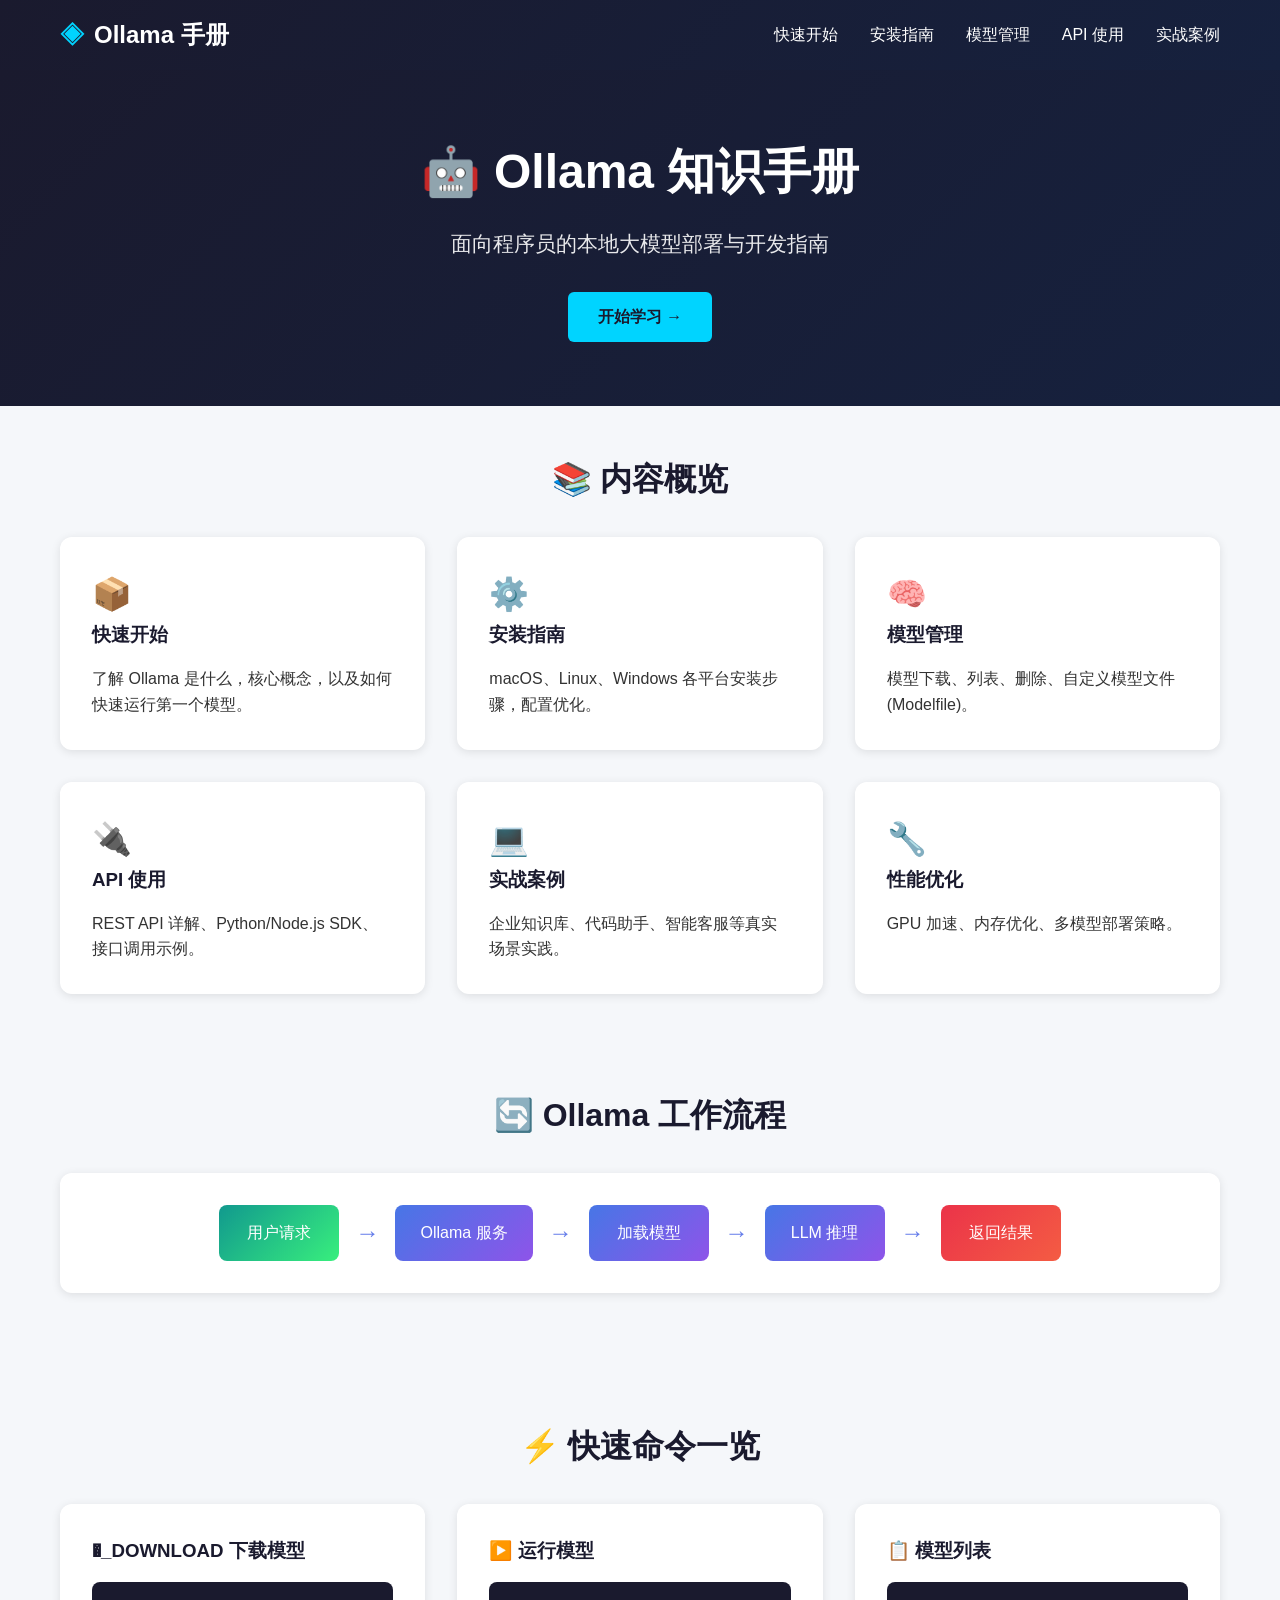
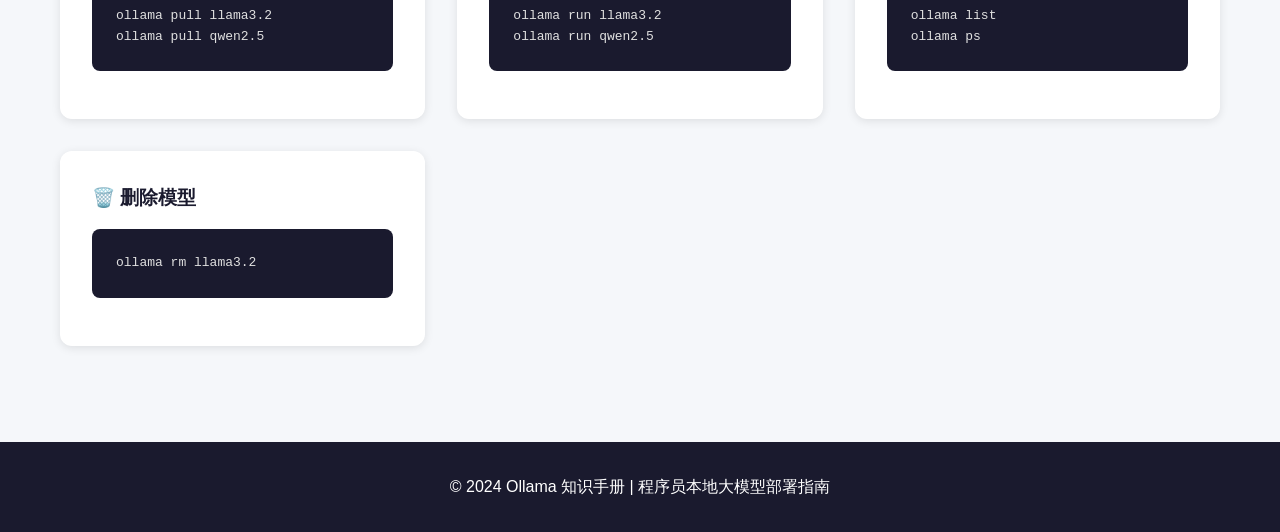
==== index.html @ 3351bbcd "feat: 添加多个页面及样式" ====
<!DOCTYPE html>
<html lang="zh-CN">
<head>
    <meta charset="UTF-8">
    <meta name="viewport" content="width=device-width, initial-scale=1.0">
    <title>Ollama 知识手册 - 程序员指南</title>
    <link rel="stylesheet" href="css/style.css">
</head>
<body>
    <header>
        <div class="container">
            <nav>
                <div class="logo"><span>◈</span> Ollama 手册</div>
                <ul class="nav-links">
                    <li><a href="#start">快速开始</a></li>
                    <li><a href="install.html">安装指南</a></li>
                    <li><a href="models.html">模型管理</a></li>
                    <li><a href="api.html">API 使用</a></li>
                    <li><a href="examples.html">实战案例</a></li>
                </ul>
            </nav>
        </div>
    </header>

    <section class="hero">
        <div class="container">
            <h1>🤖 Ollama 知识手册</h1>
            <p>面向程序员的本地大模型部署与开发指南</p>
            <a href="#start" class="btn">开始学习 →</a>
        </div>
    </section>

    <section id="start" class="section">
        <div class="container">
            <h2 class="section-title">📚 内容概览</h2>
            <div class="grid">
                <div class="card">
                    <div class="card-icon">📦</div>
                    <h3>快速开始</h3>
                    <p>了解 Ollama 是什么，核心概念，以及如何快速运行第一个模型。</p>
                </div>
                <div class="card">
                    <div class="card-icon">⚙️</div>
                    <h3>安装指南</h3>
                    <p>macOS、Linux、Windows 各平台安装步骤，配置优化。</p>
                </div>
                <div class="card">
                    <div class="card-icon">🧠</div>
                    <h3>模型管理</h3>
                    <p>模型下载、列表、删除、自定义模型文件 (Modelfile)。</p>
                </div>
                <div class="card">
                    <div class="card-icon">🔌</div>
                    <h3>API 使用</h3>
                    <p>REST API 详解、Python/Node.js SDK、接口调用示例。</p>
                </div>
                <div class="card">
                    <div class="card-icon">💻</div>
                    <h3>实战案例</h3>
                    <p>企业知识库、代码助手、智能客服等真实场景实践。</p>
                </div>
                <div class="card">
                    <div class="card-icon">🔧</div>
                    <h3>性能优化</h3>
                    <p>GPU 加速、内存优化、多模型部署策略。</p>
                </div>
            </div>
        </div>
    </section>

    <section class="section">
        <div class="container">
            <h2 class="section-title">🔄 Ollama 工作流程</h2>
            <div class="diagram">
                <div class="flowchart">
                    <div class="flow-node start">用户请求</div>
                    <span class="flow-arrow">→</span>
                    <div class="flow-node process">Ollama 服务</div>
                    <span class="flow-arrow">→</span>
                    <div class="flow-node process">加载模型</div>
                    <span class="flow-arrow">→</span>
                    <div class="flow-node process">LLM 推理</div>
                    <span class="flow-arrow">→</span>
                    <div class="flow-node end">返回结果</div>
                </div>
            </div>
        </div>
    </section>

    <section class="section">
        <div class="container">
            <h2 class="section-title">⚡ 快速命令一览</h2>
            <div class="grid">
                <div class="card">
                    <h3>�_DOWNLOAD 下载模型</h3>
                    <pre>ollama pull llama3.2
ollama pull qwen2.5</pre>
                </div>
                <div class="card">
                    <h3>▶️ 运行模型</h3>
                    <pre>ollama run llama3.2
ollama run qwen2.5</pre>
                </div>
                <div class="card">
                    <h3>📋 模型列表</h3>
                    <pre>ollama list
ollama ps</pre>
                </div>
                <div class="card">
                    <h3>🗑️ 删除模型</h3>
                    <pre>ollama rm llama3.2</pre>
                </div>
            </div>
        </div>
    </section>

    <footer>
        <div class="container">
            <p>© 2024 Ollama 知识手册 | 程序员本地大模型部署指南</p>
        </div>
    </footer>

    <script src="js/main.js"></script>
</body>
</html>
---- css/style.css ----
/* 全局样式 */
* { margin: 0; padding: 0; box-sizing: border-box; }
body { font-family: -apple-system, BlinkMacSystemFont, 'Segoe UI', Roboto, sans-serif; line-height: 1.6; color: #333; background: #f5f7fa; }
.container { max-width: 1200px; margin: 0 auto; padding: 0 20px; }

/* 导航 */
header { background: linear-gradient(135deg, #1a1a2e 0%, #16213e 100%); color: white; padding: 1rem 0; position: sticky; top: 0; z-index: 100; }
nav { display: flex; justify-content: space-between; align-items: center; }
.logo { font-size: 1.5rem; font-weight: bold; display: flex; align-items: center; gap: 10px; }
.logo span { color: #00d4ff; }
.nav-links { display: flex; gap: 2rem; list-style: none; }
.nav-links a { color: white; text-decoration: none; transition: color 0.3s; }
.nav-links a:hover { color: #00d4ff; }

/* 英雄区 */
.hero { background: linear-gradient(135deg, #1a1a2e 0%, #16213e 100%); color: white; padding: 4rem 0; text-align: center; }
.hero h1 { font-size: 3rem; margin-bottom: 1rem; }
.hero p { font-size: 1.3rem; opacity: 0.9; margin-bottom: 2rem; }
.btn { display: inline-block; padding: 12px 30px; background: #00d4ff; color: #1a1a2e; text-decoration: none; border-radius: 6px; font-weight: bold; transition: transform 0.3s, box-shadow 0.3s; }
.btn:hover { transform: translateY(-2px); box-shadow: 0 5px 20px rgba(0,212,255,0.4); }

/* 内容卡片 */
.section { padding: 3rem 0; }
.section-title { text-align: center; font-size: 2rem; margin-bottom: 2rem; color: #1a1a2e; }
.grid { display: grid; grid-template-columns: repeat(auto-fit, minmax(300px, 1fr)); gap: 2rem; }
.card { background: white; padding: 2rem; border-radius: 12px; box-shadow: 0 2px 10px rgba(0,0,0,0.1); transition: transform 0.3s; }
.card:hover { transform: translateY(-5px); }
.card h3 { color: #1a1a2e; margin-bottom: 1rem; display: flex; align-items: center; gap: 10px; }
.card-icon { font-size: 2rem; }

/* 流程图样式 */
.diagram { background: white; padding: 2rem; border-radius: 12px; margin: 2rem 0; box-shadow: 0 2px 10px rgba(0,0,0,0.1); overflow-x: auto; }
.diagram-title { font-size: 1.3rem; margin-bottom: 1.5rem; color: #1a1a2e; text-align: center; }
.flowchart { display: flex; flex-wrap: wrap; justify-content: center; align-items: center; gap: 1rem; }
.flow-node { background: linear-gradient(135deg, #667eea 0%, #764ba2 100%); color: white; padding: 15px 25px; border-radius: 8px; font-weight: 500; min-width: 120px; text-align: center; }
.flow-arrow { color: #667eea; font-size: 1.5rem; font-weight: bold; }
.flow-node.start { background: linear-gradient(135deg, #11998e 0%, #38ef7d 100%); }
.flow-node.end { background: linear-gradient(135deg, #eb3349 0%, #f45c43 100%); }
.flow-node.process { background: linear-gradient(135deg, #4776E6 0%, #8E54E9 100%); }
.flow-node.decision { background: linear-gradient(135deg, #f093fb 0%, #f5576c 100%); }

/* 时序图 */
.sequence-diagram { display: flex; flex-direction: column; gap: 10px; }
.sequence-row { display: flex; align-items: center; gap: 10px; }
.sequence-label { min-width: 100px; padding: 8px 15px; background: #f0f0f0; border-radius: 5px; font-size: 0.9rem; font-weight: 500; text-align: center; }
.sequence-line { flex: 1; height: 2px; background: #ddd; position: relative; }
.sequence-dot { position: absolute; width: 12px; height: 12px; border-radius: 50%; top: -5px; }
.sequence-msg { padding: 5px 10px; background: #e3f2fd; border-radius: 5px; font-size: 0.85rem; margin-left: 10px; }

/* 代码块 */
pre { background: #1a1a2e; color: #e0e0e0; padding: 1.5rem; border-radius: 8px; overflow-x: auto; margin: 1rem 0; }
code { font-family: 'Fira Code', monospace; }
.inline-code { background: #f0f0f0; padding: 2px 8px; border-radius: 4px; font-family: monospace; }

/* 标签页 */
.tabs { display: flex; gap: 5px; margin-bottom: 1rem; }
.tab { padding: 10px 20px; background: #e0e0e0; border: none; border-radius: 5px 5px 0 0; cursor: pointer; transition: background 0.3s; }
.tab.active { background: #1a1a2e; color: white; }
.tab-content { display: none; }
.tab-content.active { display: block; }

/* 表格 */
table { width: 100%; border-collapse: collapse; background: white; border-radius: 8px; overflow: hidden; box-shadow: 0 2px 10px rgba(0,0,0,0.1); }
th, td { padding: 15px; text-align: left; border-bottom: 1px solid #eee; }
th { background: #1a1a2e; color: white; }
tr:hover { background: #f9f9f9; }

/* 页脚 */
footer { background: #1a1a2e; color: white; padding: 2rem 0; text-align: center; margin-top: 3rem; }

/* 响应式 */
@media (max-width: 768px) {
    .nav-links { display: none; }
    .hero h1 { font-size: 2rem; }
    .grid { grid-template-columns: 1fr; }
}

/* 动画 */
@keyframes fadeIn { from { opacity: 0; transform: translateY(20px); } to { opacity: 1; transform: translateY(0); } }
.animate { animation: fadeIn 0.6s ease forwards; }
.animate-delay-1 { animation-delay: 0.1s; }
.animate-delay-2 { animation-delay: 0.2s; }
.animate-delay-3 { animation-delay: 0.3s; }
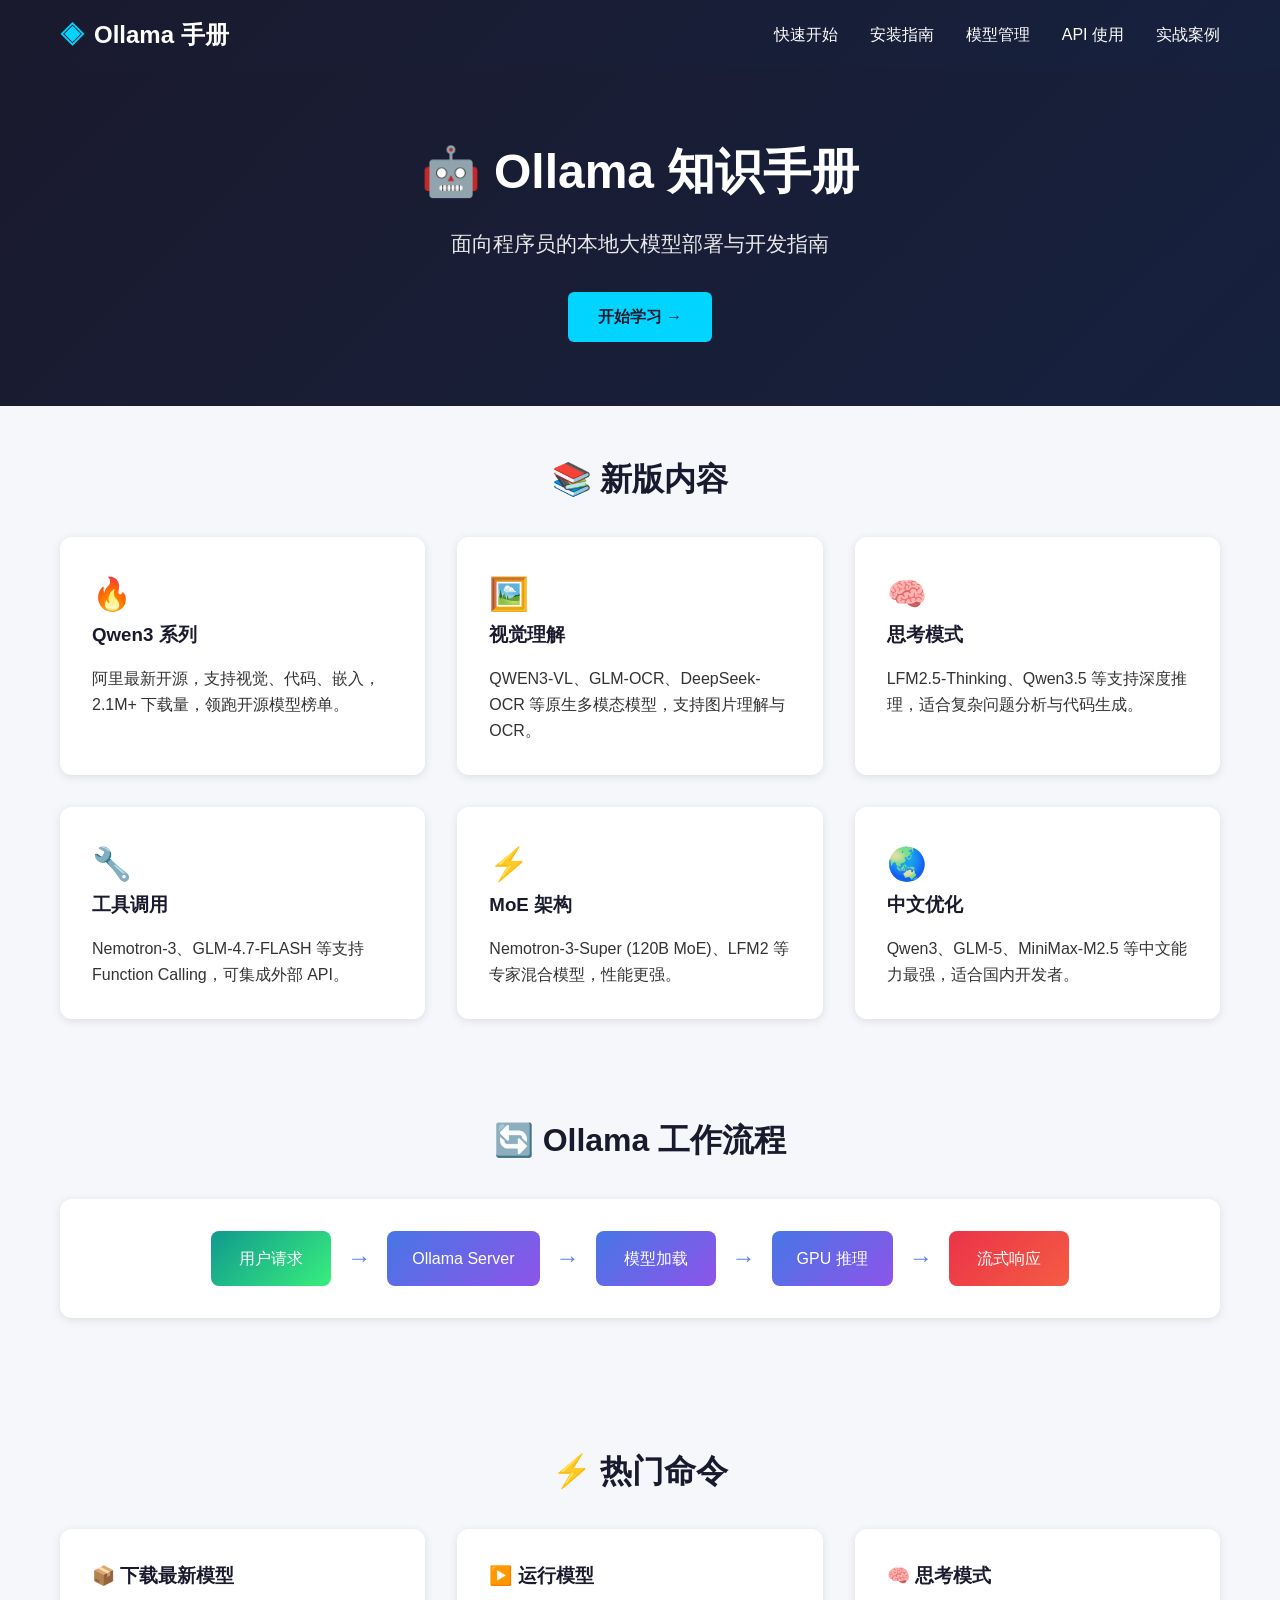
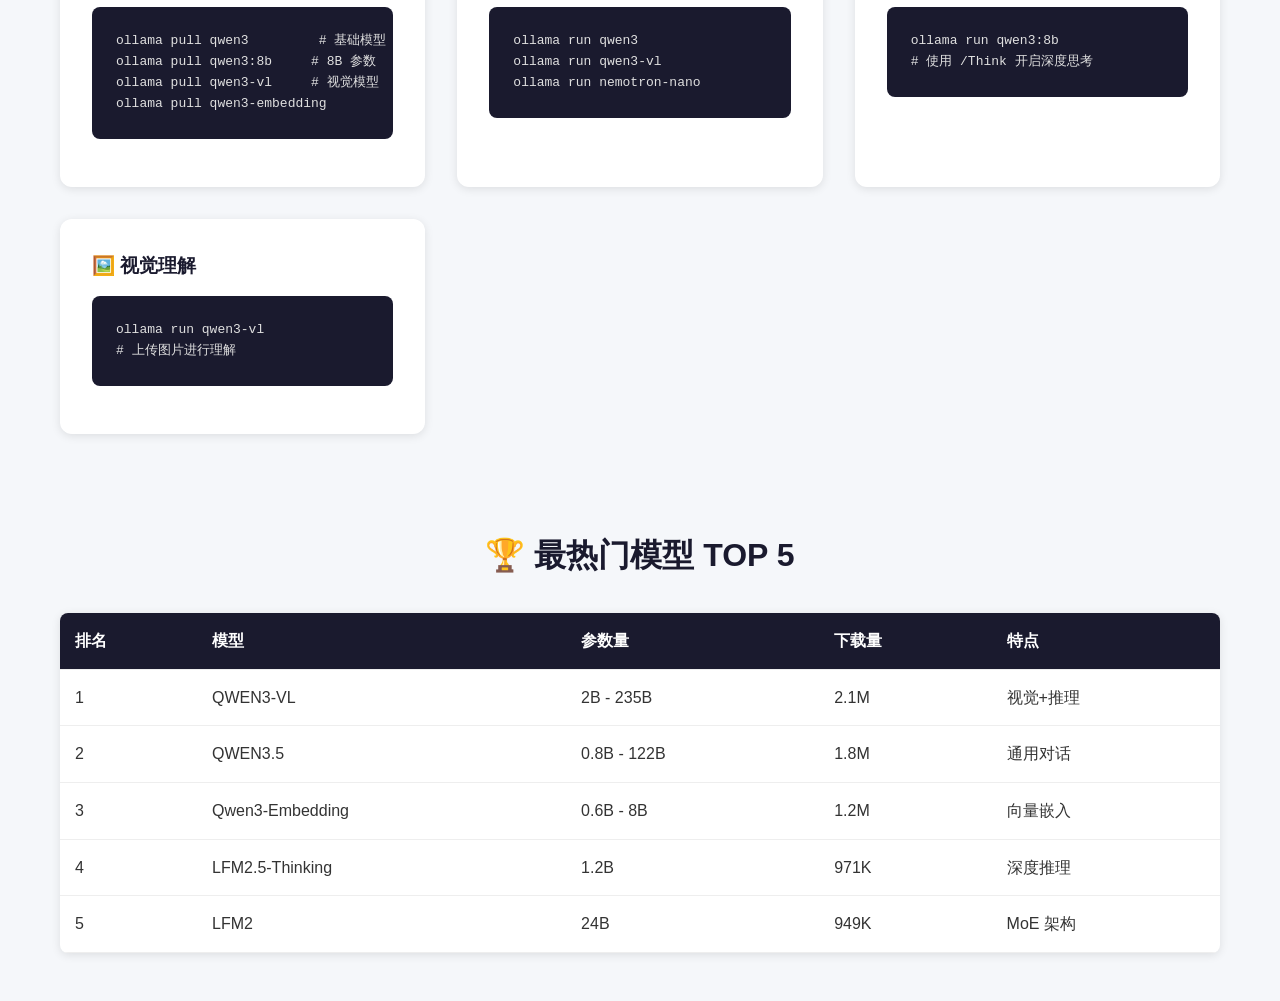
==== commit 5b1f67e0: "fix: 更新 API 文档并优化结构" ====
--- a/index.html
+++ b/index.html
@@ -32,37 +32,37 @@
 
     <section id="start" class="section">
         <div class="container">
-            <h2 class="section-title">📚 内容概览</h2>
+            <h2 class="section-title">📚 新版内容</h2>
             <div class="grid">
                 <div class="card">
-                    <div class="card-icon">📦</div>
-                    <h3>快速开始</h3>
-                    <p>了解 Ollama 是什么，核心概念，以及如何快速运行第一个模型。</p>
+                    <div class="card-icon">🔥</div>
+                    <h3>Qwen3 系列</h3>
+                    <p>阿里最新开源，支持视觉、代码、嵌入，2.1M+ 下载量，领跑开源模型榜单。</p>
                 </div>
                 <div class="card">
-                    <div class="card-icon">⚙️</div>
-                    <h3>安装指南</h3>
-                    <p>macOS、Linux、Windows 各平台安装步骤，配置优化。</p>
+                    <div class="card-icon">🖼️</div>
+                    <h3>视觉理解</h3>
+                    <p>QWEN3-VL、GLM-OCR、DeepSeek-OCR 等原生多模态模型，支持图片理解与 OCR。</p>
                 </div>
                 <div class="card">
                     <div class="card-icon">🧠</div>
-                    <h3>模型管理</h3>
-                    <p>模型下载、列表、删除、自定义模型文件 (Modelfile)。</p>
-                </div>
-                <div class="card">
-                    <div class="card-icon">🔌</div>
-                    <h3>API 使用</h3>
-                    <p>REST API 详解、Python/Node.js SDK、接口调用示例。</p>
-                </div>
-                <div class="card">
-                    <div class="card-icon">💻</div>
-                    <h3>实战案例</h3>
-                    <p>企业知识库、代码助手、智能客服等真实场景实践。</p>
+                    <h3>思考模式</h3>
+                    <p>LFM2.5-Thinking、Qwen3.5 等支持深度推理，适合复杂问题分析与代码生成。</p>
                 </div>
                 <div class="card">
                     <div class="card-icon">🔧</div>
-                    <h3>性能优化</h3>
-                    <p>GPU 加速、内存优化、多模型部署策略。</p>
+                    <h3>工具调用</h3>
+                    <p>Nemotron-3、GLM-4.7-FLASH 等支持 Function Calling，可集成外部 API。</p>
+                </div>
+                <div class="card">
+                    <div class="card-icon">⚡</div>
+                    <h3>MoE 架构</h3>
+                    <p>Nemotron-3-Super (120B MoE)、LFM2 等专家混合模型，性能更强。</p>
+                </div>
+                <div class="card">
+                    <div class="card-icon">🌏</div>
+                    <h3>中文优化</h3>
+                    <p>Qwen3、GLM-5、MiniMax-M2.5 等中文能力最强，适合国内开发者。</p>
                 </div>
             </div>
         </div>
@@ -75,13 +75,13 @@
                 <div class="flowchart">
                     <div class="flow-node start">用户请求</div>
                     <span class="flow-arrow">→</span>
-                    <div class="flow-node process">Ollama 服务</div>
+                    <div class="flow-node process">Ollama Server</div>
                     <span class="flow-arrow">→</span>
-                    <div class="flow-node process">加载模型</div>
+                    <div class="flow-node process">模型加载</div>
                     <span class="flow-arrow">→</span>
-                    <div class="flow-node process">LLM 推理</div>
+                    <div class="flow-node process">GPU 推理</div>
                     <span class="flow-arrow">→</span>
-                    <div class="flow-node end">返回结果</div>
+                    <div class="flow-node end">流式响应</div>
                 </div>
             </div>
         </div>
@@ -89,36 +89,84 @@
 
     <section class="section">
         <div class="container">
-            <h2 class="section-title">⚡ 快速命令一览</h2>
+            <h2 class="section-title">⚡ 热门命令</h2>
             <div class="grid">
                 <div class="card">
-                    <h3>�_DOWNLOAD 下载模型</h3>
-                    <pre>ollama pull llama3.2
-ollama pull qwen2.5</pre>
+                    <h3>📦 下载最新模型</h3>
+                    <pre>ollama pull qwen3         # 基础模型
+ollama pull qwen3:8b     # 8B 参数
+ollama pull qwen3-vl     # 视觉模型
+ollama pull qwen3-embedding</pre>
                 </div>
                 <div class="card">
                     <h3>▶️ 运行模型</h3>
-                    <pre>ollama run llama3.2
-ollama run qwen2.5</pre>
+                    <pre>ollama run qwen3
+ollama run qwen3-vl
+ollama run nemotron-nano</pre>
                 </div>
                 <div class="card">
-                    <h3>📋 模型列表</h3>
-                    <pre>ollama list
-ollama ps</pre>
+                    <h3>🧠 思考模式</h3>
+                    <pre>ollama run qwen3:8b
+# 使用 /Think 开启深度思考</pre>
                 </div>
                 <div class="card">
-                    <h3>🗑️ 删除模型</h3>
-                    <pre>ollama rm llama3.2</pre>
+                    <h3>🖼️ 视觉理解</h3>
+                    <pre>ollama run qwen3-vl
+# 上传图片进行理解</pre>
                 </div>
             </div>
         </div>
     </section>
 
-    <footer>
+    <section class="section">
         <div class="container">
-            <p>© 2024 Ollama 知识手册 | 程序员本地大模型部署指南</p>
+            <h2 class="section-title">🏆 最热门模型 TOP 5</h2>
+            <table>
+                <tr>
+                    <th>排名</th>
+                    <th>模型</th>
+                    <th>参数量</th>
+                    <th>下载量</th>
+                    <th>特点</th>
+                </tr>
+                <tr>
+                    <td>1</td>
+                    <td>QWEN3-VL</td>
+                    <td>2B - 235B</td>
+                    <td>2.1M</td>
+                    <td>视觉+推理</td>
+                </tr>
+                <tr>
+                    <td>2</td>
+                    <td>QWEN3.5</td>
+                    <td>0.8B - 122B</td>
+                    <td>1.8M</td>
+                    <td>通用对话</td>
+                </tr>
+                <tr>
+                    <td>3</td>
+                    <td>Qwen3-Embedding</td>
+                    <td>0.6B - 8B</td>
+                    <td>1.2M</td>
+                    <td>向量嵌入</td>
+                </tr>
+                <tr>
+                    <td>4</td>
+                    <td>LFM2.5-Thinking</td>
+                    <td>1.2B</td>
+                    <td>971K</td>
+                    <td>深度推理</td>
+                </tr>
+                <tr>
+                    <td>5</td>
+                    <td>LFM2</td>
+                    <td>24B</td>
+                    <td>949K</td>
+                    <td>MoE 架构</td>
+                </tr>
+            </table>
         </div>
-    </footer>
+    </section>
 
     <script src="js/main.js"></script>
 </body>
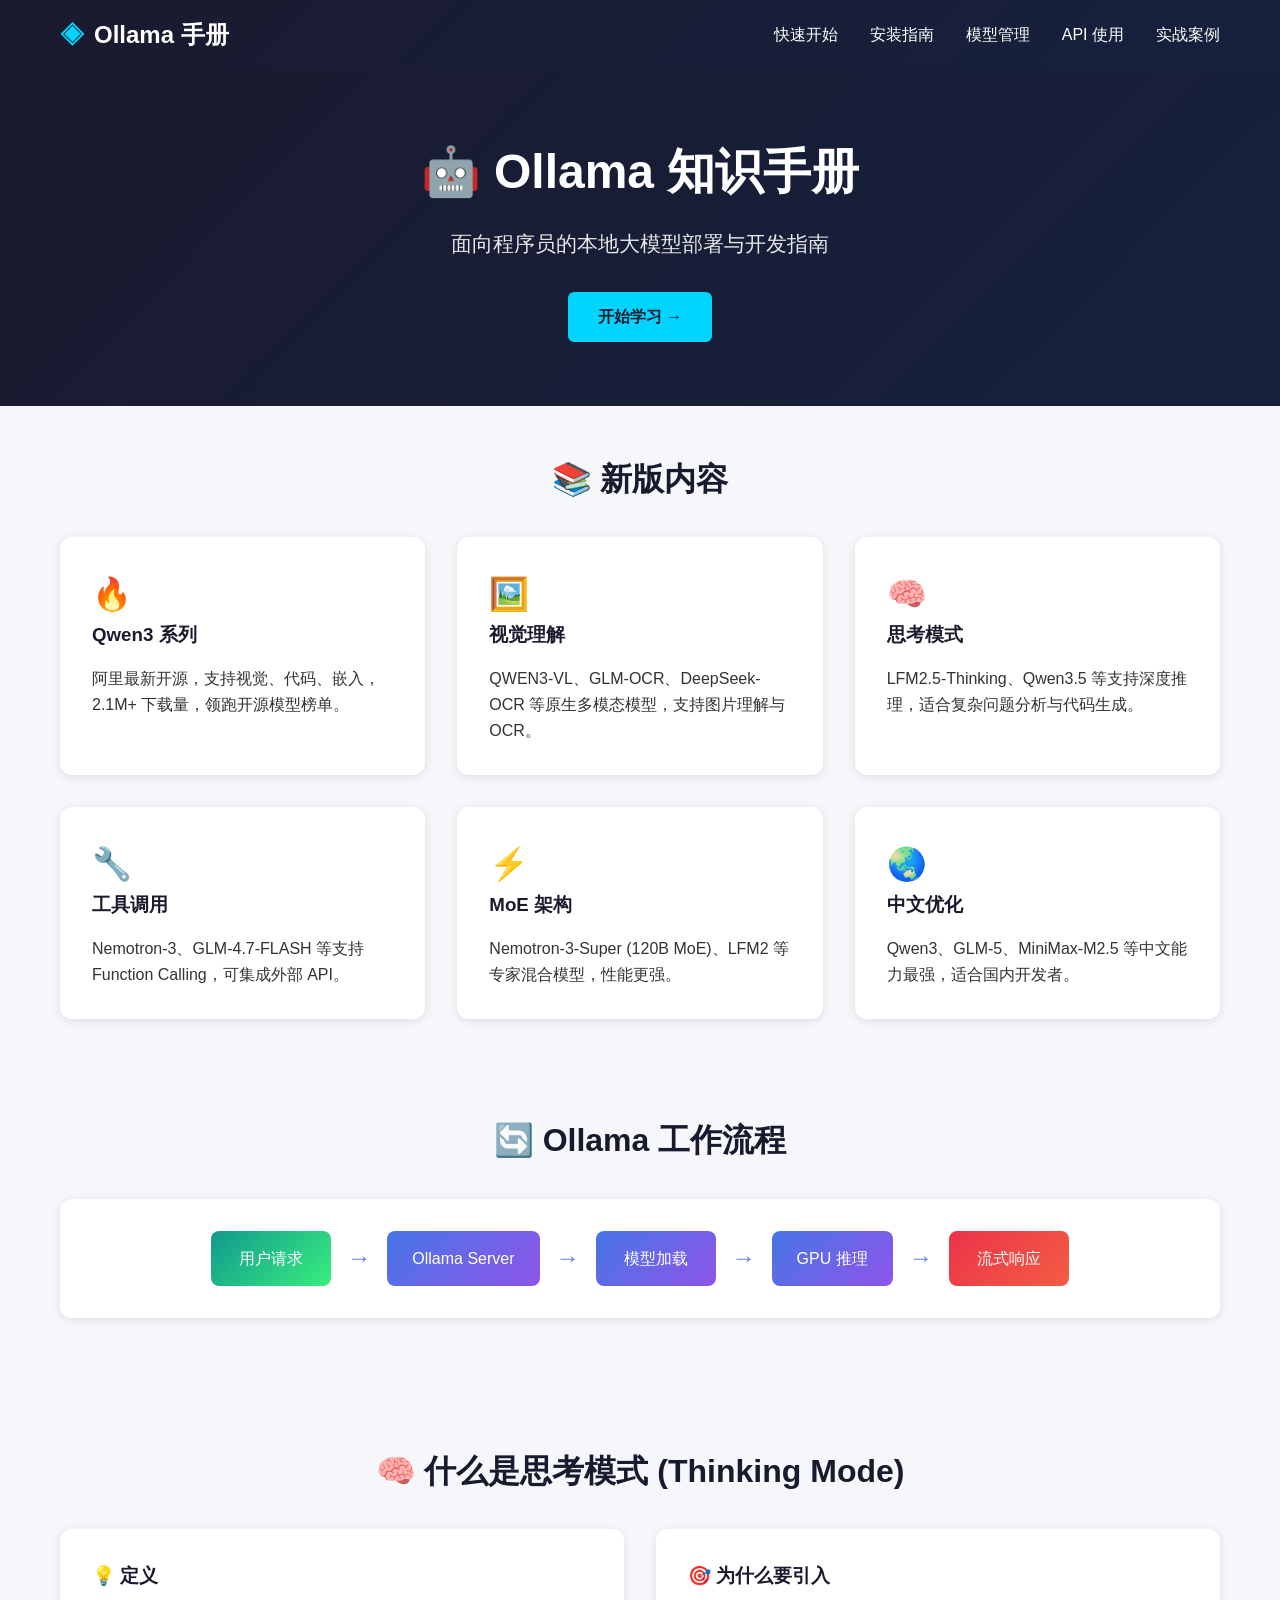
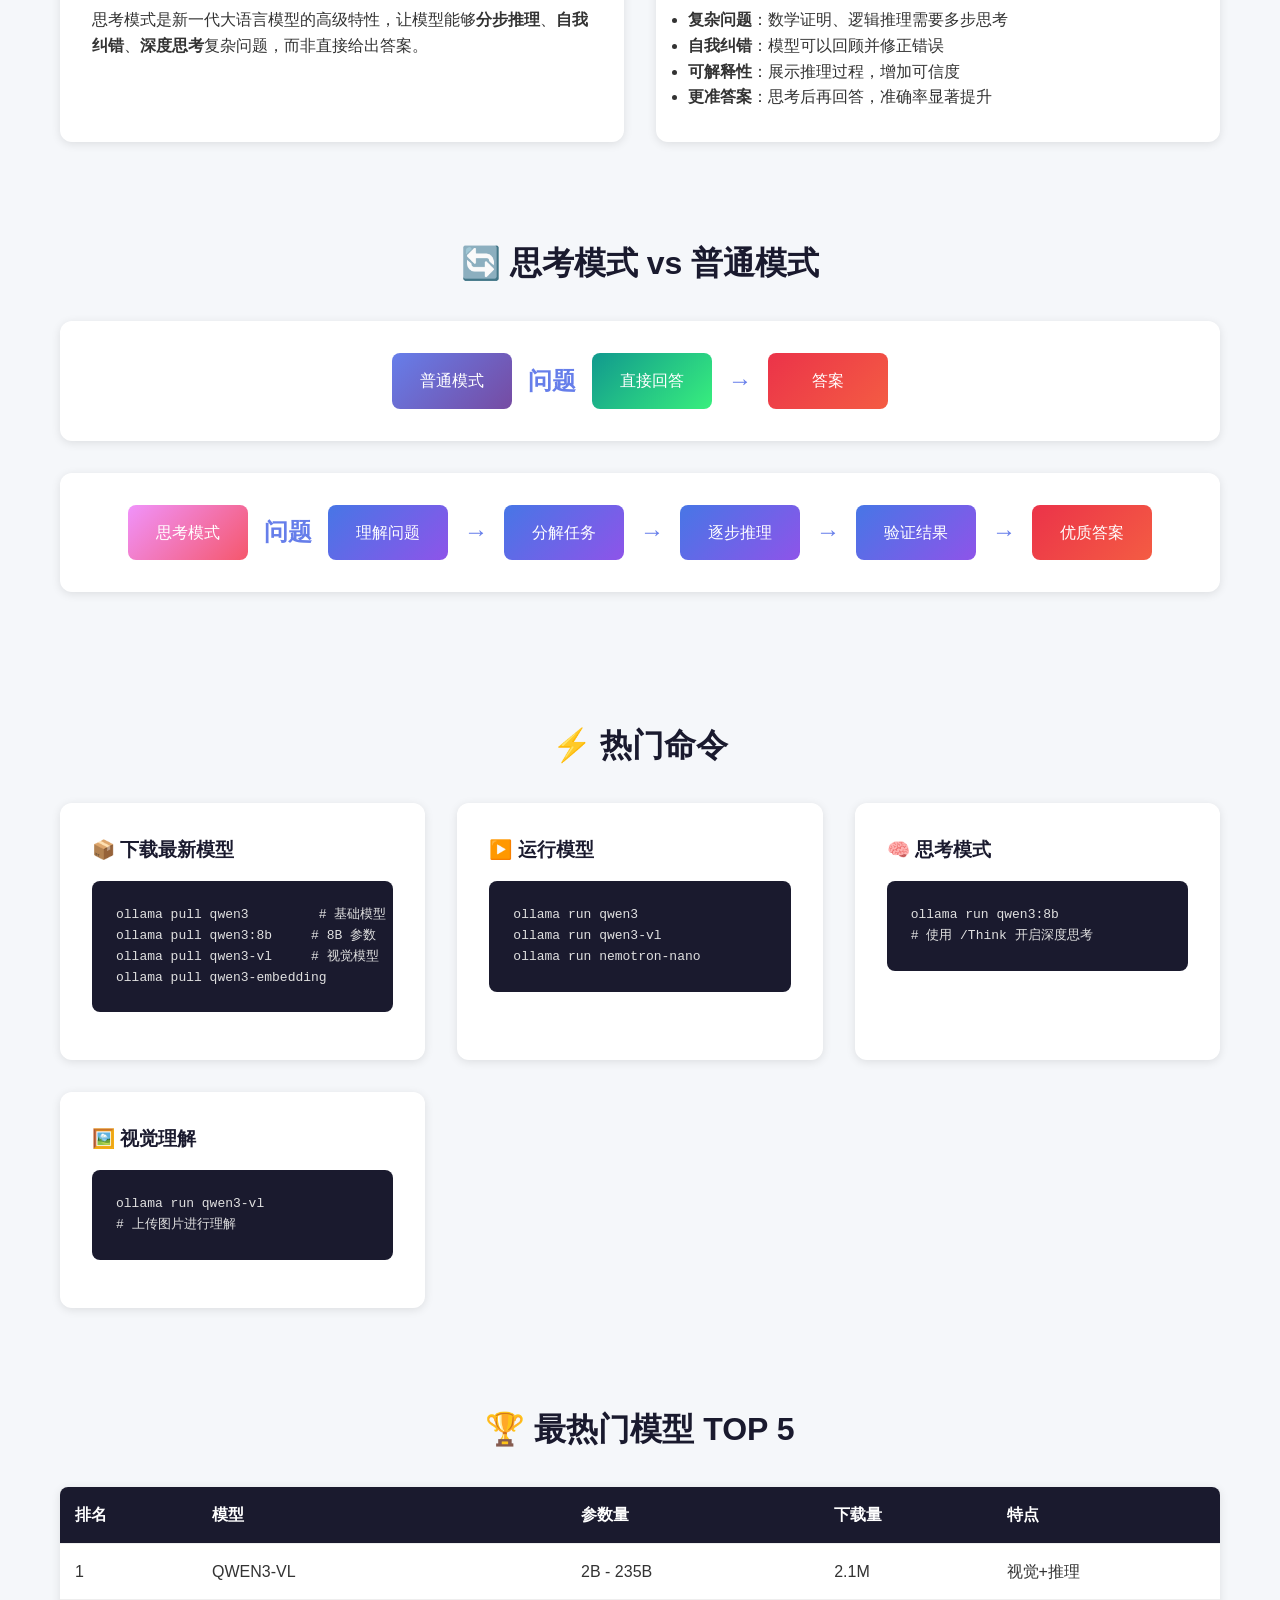
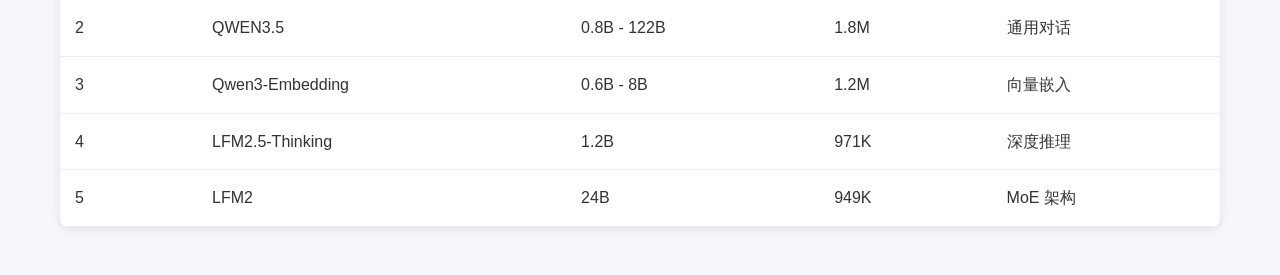
==== commit 5a05dd78: "feat: 添加快速开始页面" ====
--- a/index.html
+++ b/index.html
@@ -89,6 +89,57 @@
 
     <section class="section">
         <div class="container">
+            <h2 class="section-title">🧠 什么是思考模式 (Thinking Mode)</h2>
+            <div class="grid">
+                <div class="card">
+                    <h3>💡 定义</h3>
+                    <p>思考模式是新一代大语言模型的高级特性，让模型能够<strong>分步推理</strong>、<strong>自我纠错</strong>、<strong>深度思考</strong>复杂问题，而非直接给出答案。</p>
+                </div>
+                <div class="card">
+                    <h3>🎯 为什么要引入</h3>
+                    <ul>
+                        <li><strong>复杂问题</strong>：数学证明、逻辑推理需要多步思考</li>
+                        <li><strong>自我纠错</strong>：模型可以回顾并修正错误</li>
+                        <li><strong>可解释性</strong>：展示推理过程，增加可信度</li>
+                        <li><strong>更准答案</strong>：思考后再回答，准确率显著提升</li>
+                    </ul>
+                </div>
+            </div>
+        </div>
+    </section>
+
+    <section class="section">
+        <div class="container">
+            <h2 class="section-title">🔄 思考模式 vs 普通模式</h2>
+            <div class="diagram">
+                <div class="flowchart">
+                    <div class="flow-node" style="background: linear-gradient(135deg, #667eea 0%, #764ba2 100%);">普通模式</div>
+                    <span class="flow-arrow">问题</span>
+                    <div class="flow-node" style="background: linear-gradient(135deg, #11998e 0%, #38ef7d 100%);">直接回答</div>
+                    <span class="flow-arrow">→</span>
+                    <div class="flow-node end">答案</div>
+                </div>
+            </div>
+            <div class="diagram" style="margin-top: 1rem;">
+                <div class="flowchart">
+                    <div class="flow-node" style="background: linear-gradient(135deg, #f093fb 0%, #f5576c 100%);">思考模式</div>
+                    <span class="flow-arrow">问题</span>
+                    <div class="flow-node" style="background: linear-gradient(135deg, #4776E6 0%, #8E54E9 100%);">理解问题</div>
+                    <span class="flow-arrow">→</span>
+                    <div class="flow-node" style="background: linear-gradient(135deg, #4776E6 0%, #8E54E9 100%);">分解任务</div>
+                    <span class="flow-arrow">→</span>
+                    <div class="flow-node" style="background: linear-gradient(135deg, #4776E6 0%, #8E54E9 100%);">逐步推理</div>
+                    <span class="flow-arrow">→</span>
+                    <div class="flow-node" style="background: linear-gradient(135deg, #4776E6 0%, #8E54E9 100%);">验证结果</div>
+                    <span class="flow-arrow">→</span>
+                    <div class="flow-node end">优质答案</div>
+                </div>
+            </div>
+        </div>
+    </section>
+
+    <section class="section">
+        <div class="container">
             <h2 class="section-title">⚡ 热门命令</h2>
             <div class="grid">
                 <div class="card">
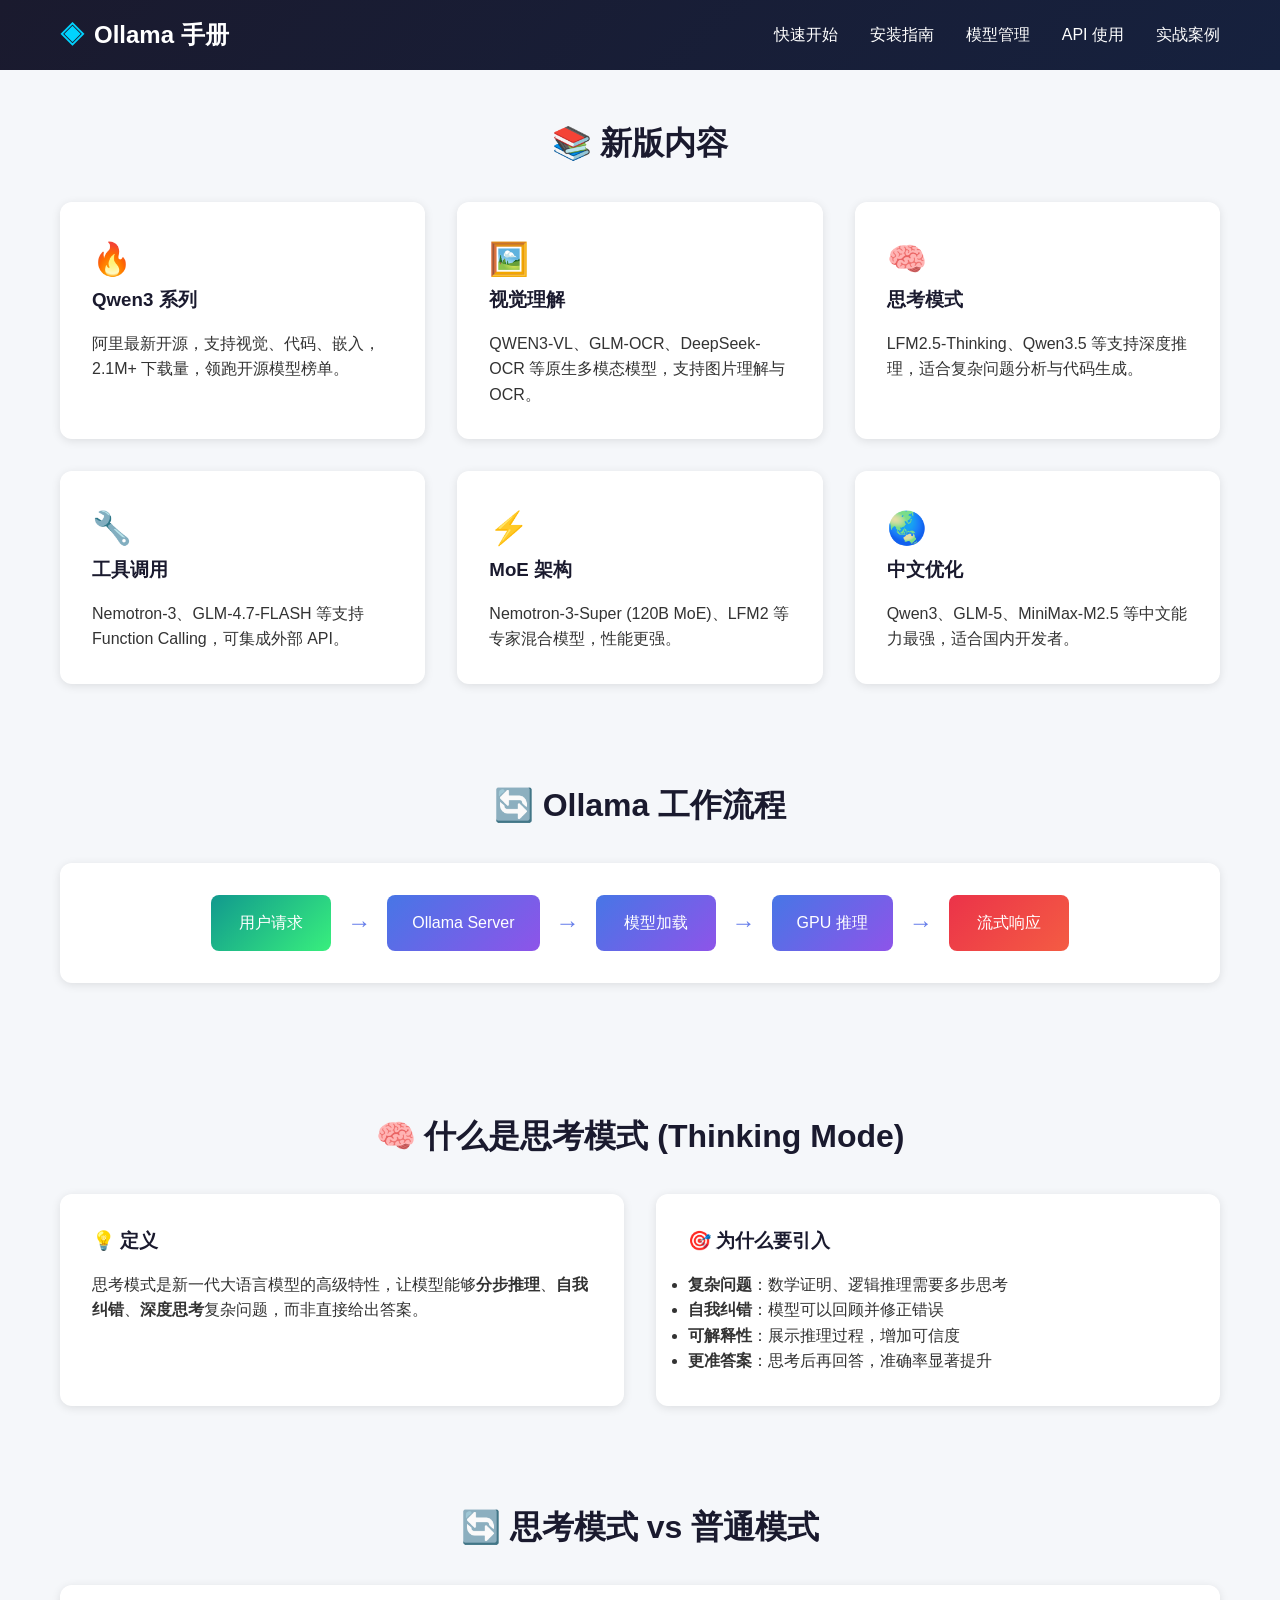
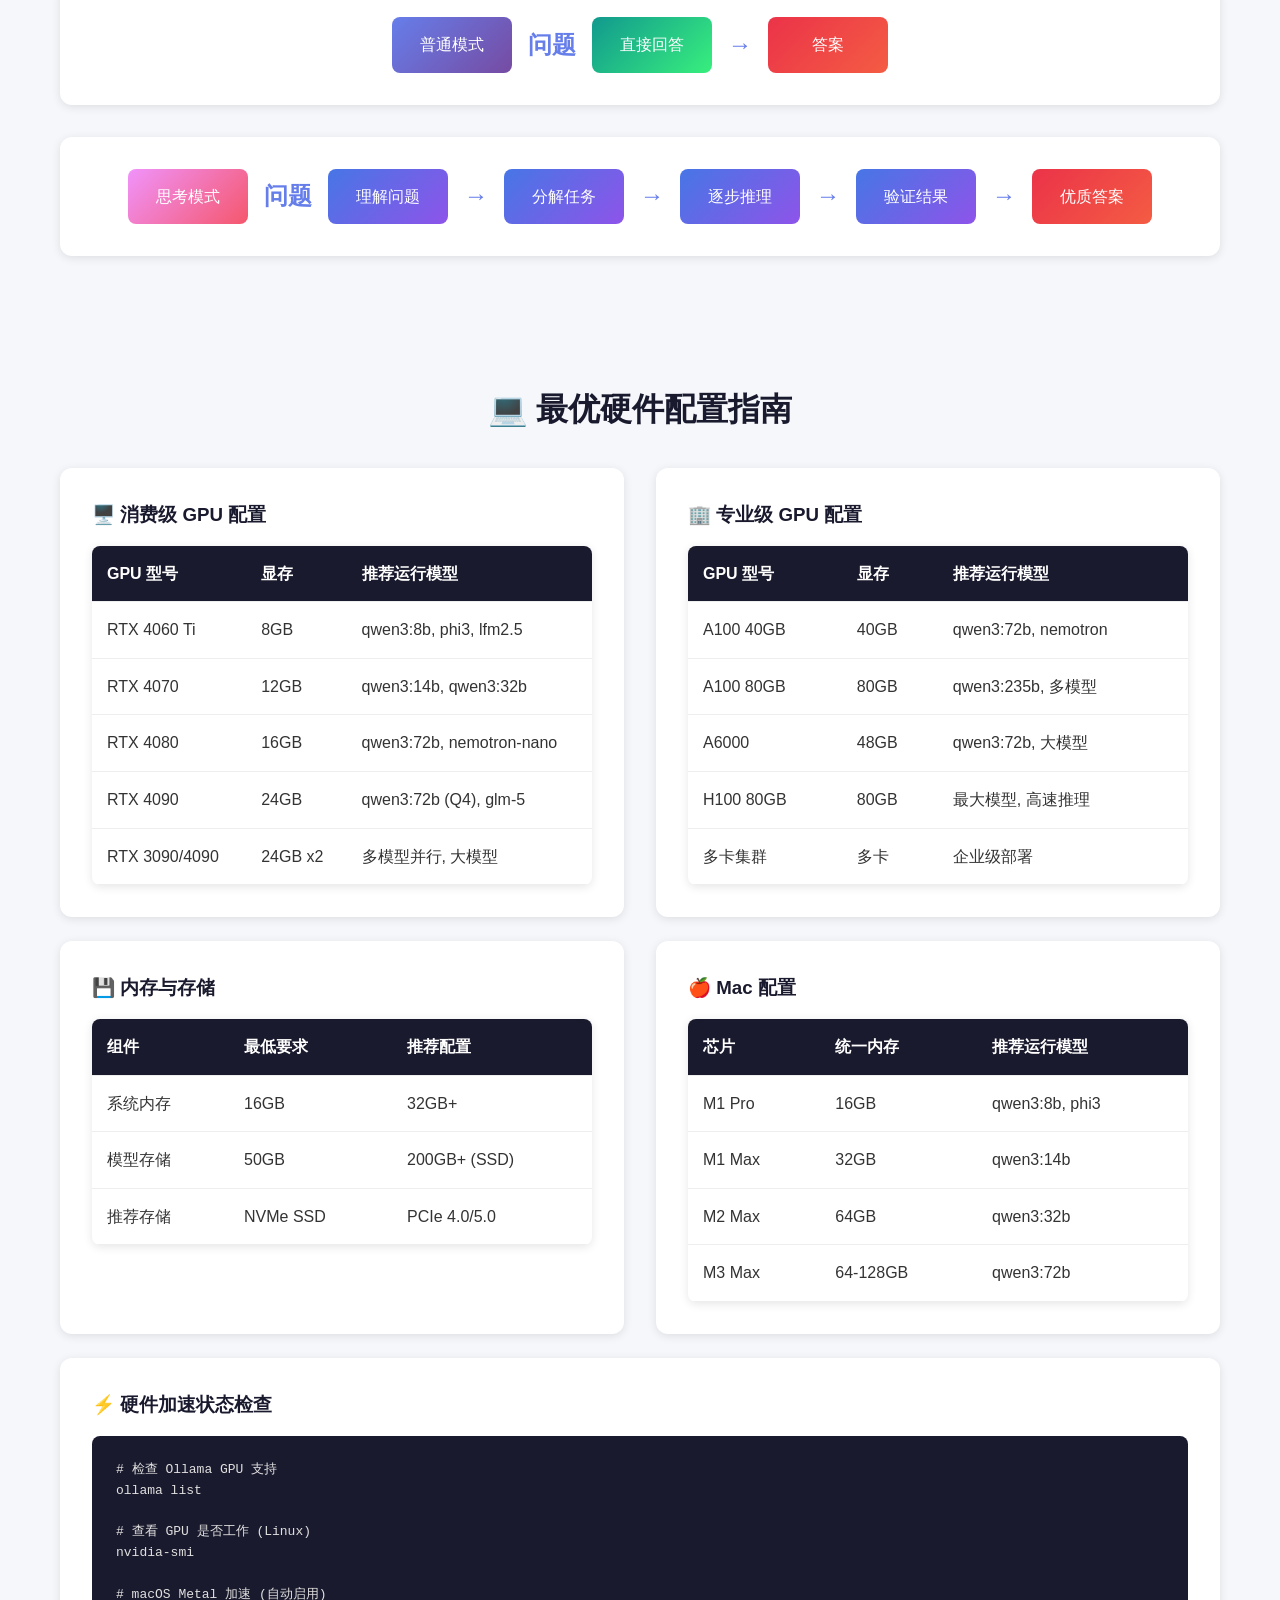
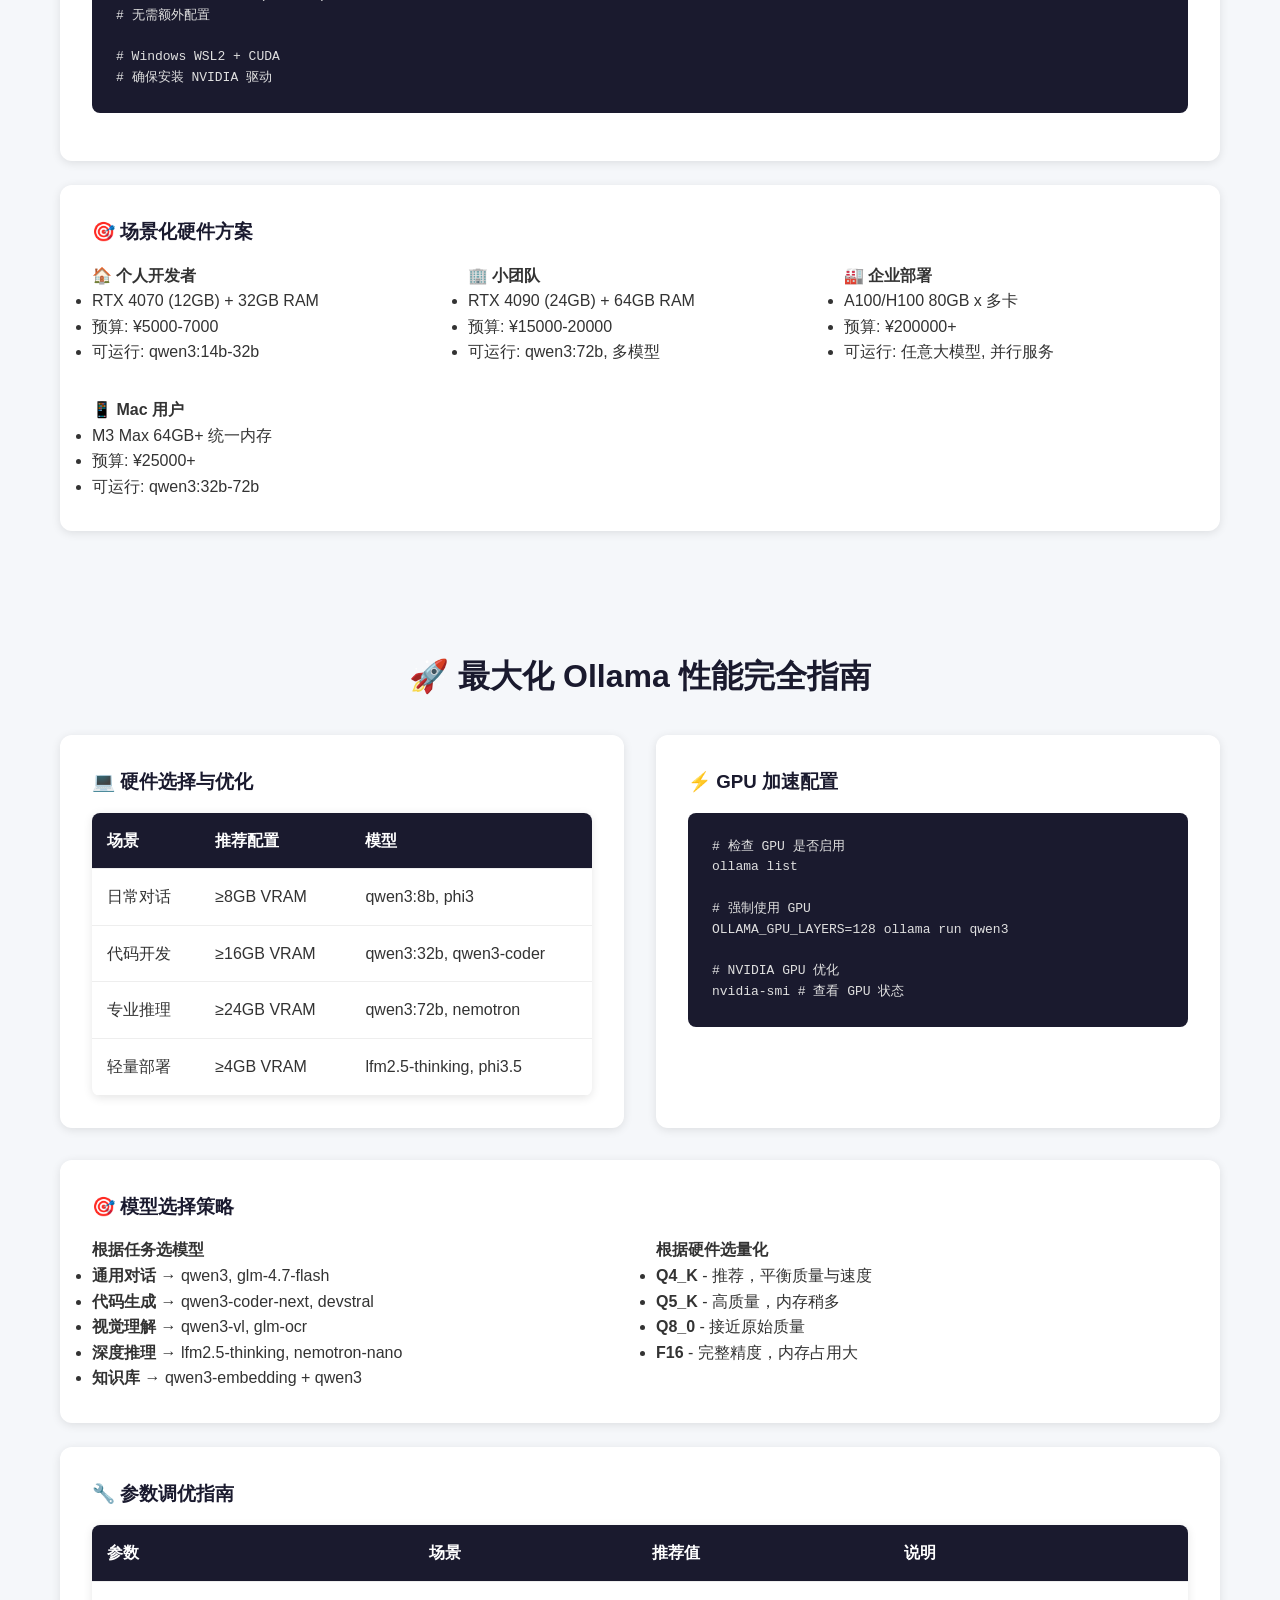
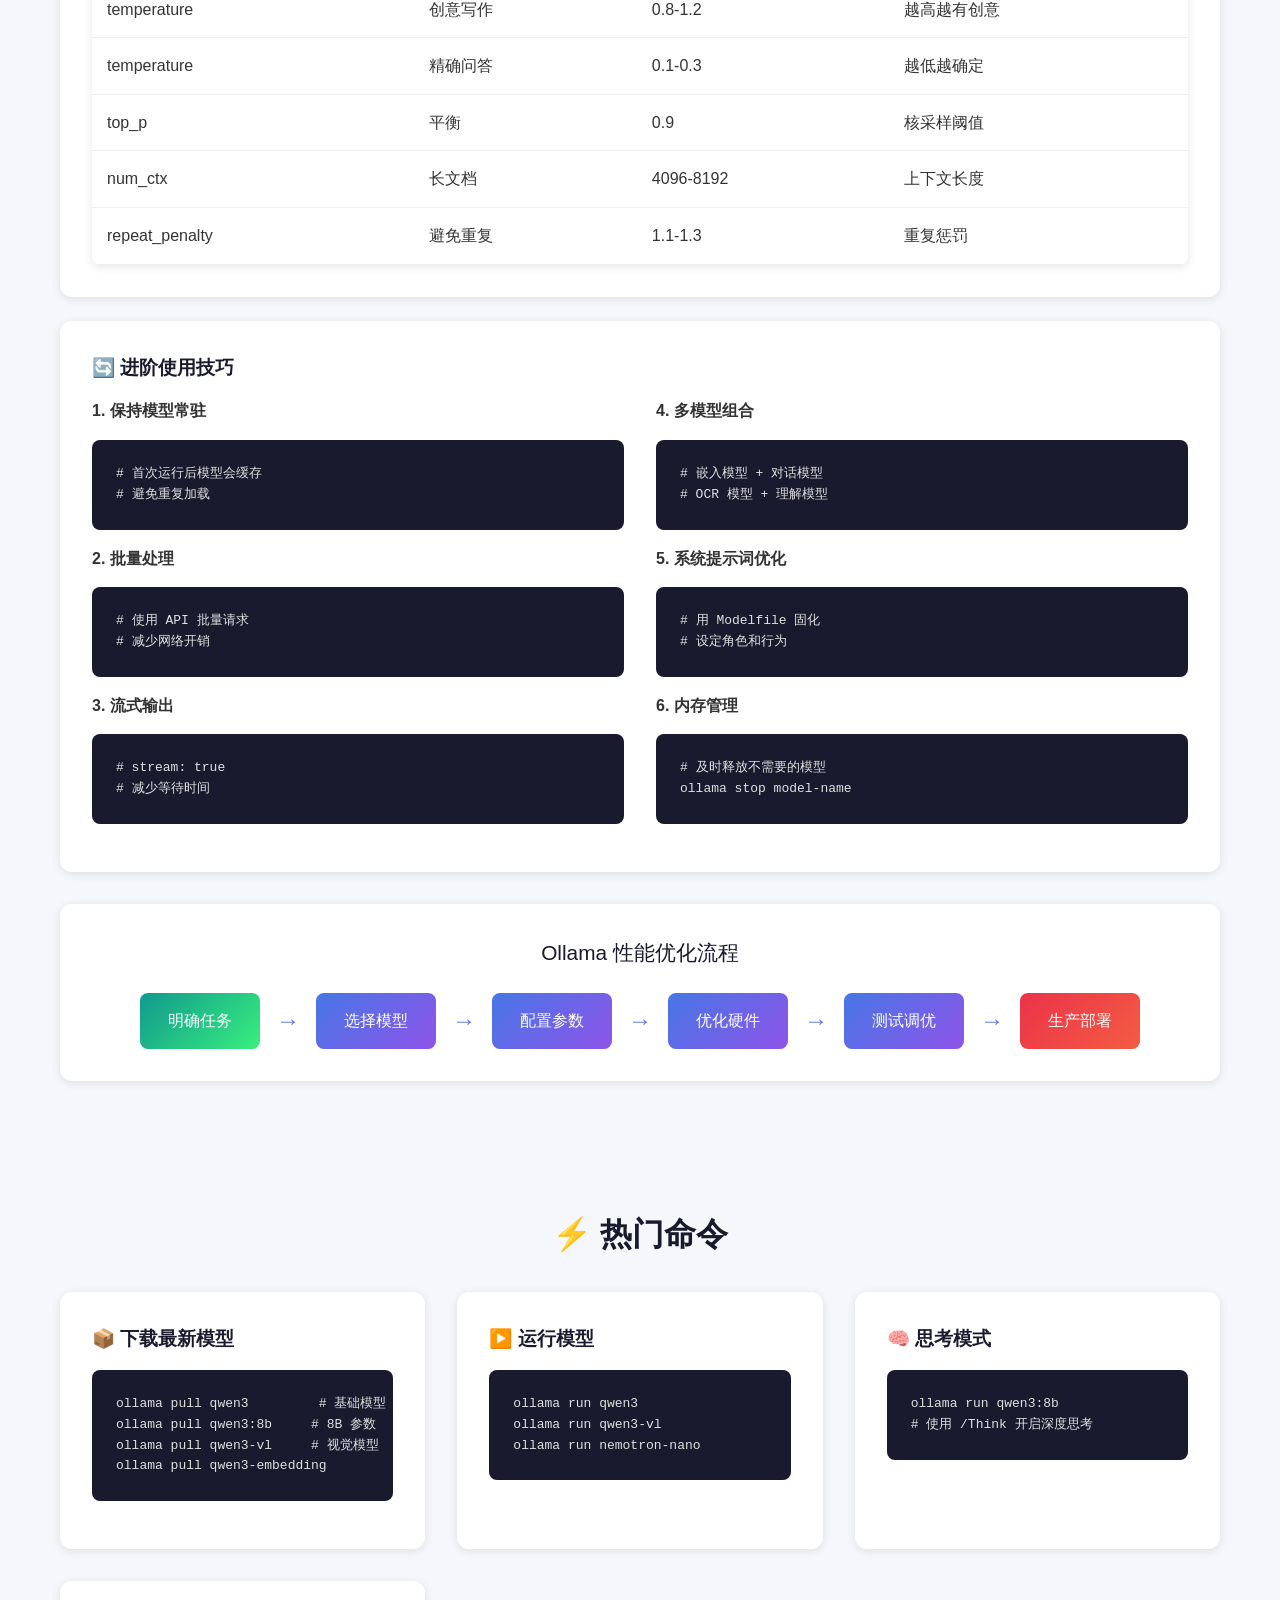
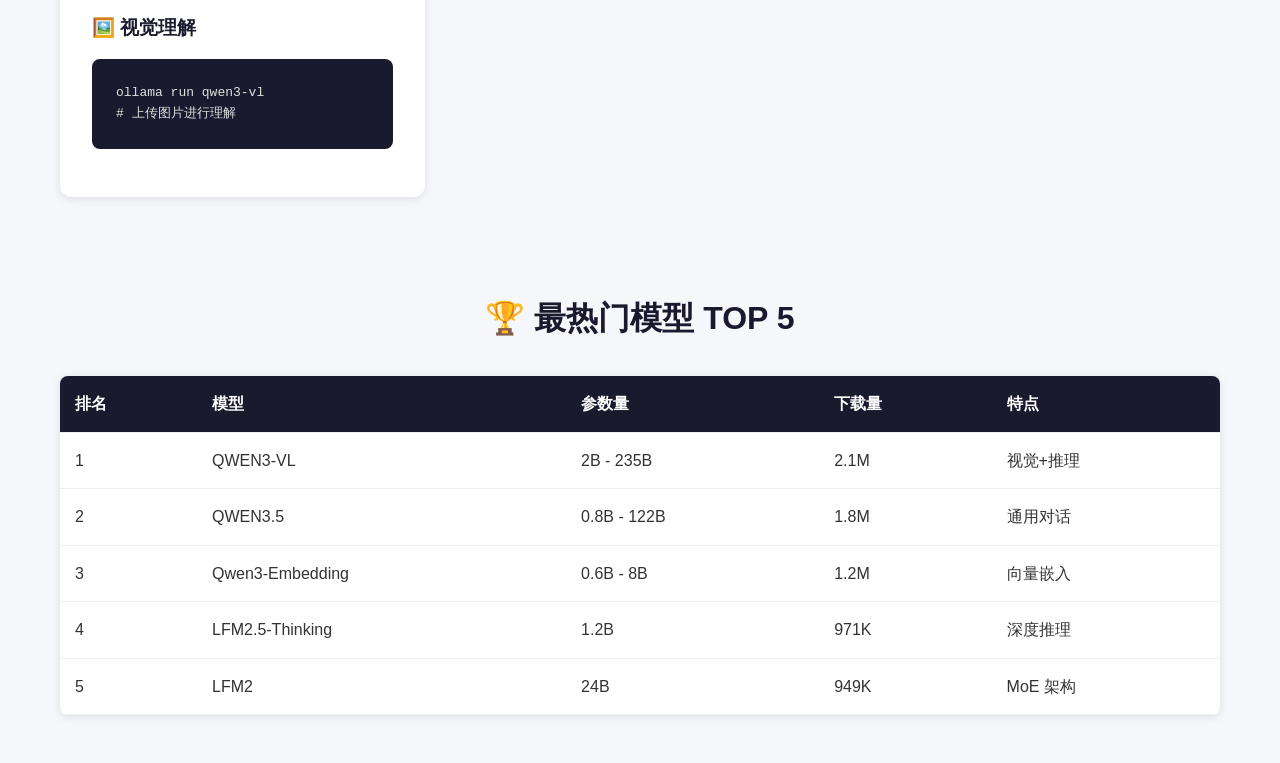
==== commit fd243254: "feat: 更新样式与代码高亮" ====
--- a/index.html
+++ b/index.html
@@ -22,14 +22,6 @@
         </div>
     </header>
 
-    <section class="hero">
-        <div class="container">
-            <h1>🤖 Ollama 知识手册</h1>
-            <p>面向程序员的本地大模型部署与开发指南</p>
-            <a href="#start" class="btn">开始学习 →</a>
-        </div>
-    </section>
-
     <section id="start" class="section">
         <div class="container">
             <h2 class="section-title">📚 新版内容</h2>
@@ -140,6 +132,224 @@
 
     <section class="section">
         <div class="container">
+            <h2 class="section-title">💻 最优硬件配置指南</h2>
+            
+            <div class="grid" style="margin-bottom: 1.5rem;">
+                <div class="card">
+                    <h3>🖥️ 消费级 GPU 配置</h3>
+                    <table>
+                        <tr><th>GPU 型号</th><th>显存</th><th>推荐运行模型</th></tr>
+                        <tr><td>RTX 4060 Ti</td><td>8GB</td><td>qwen3:8b, phi3, lfm2.5</td></tr>
+                        <tr><td>RTX 4070</td><td>12GB</td><td>qwen3:14b, qwen3:32b</td></tr>
+                        <tr><td>RTX 4080</td><td>16GB</td><td>qwen3:72b, nemotron-nano</td></tr>
+                        <tr><td>RTX 4090</td><td>24GB</td><td>qwen3:72b (Q4), glm-5</td></tr>
+                        <tr><td>RTX 3090/4090</td><td>24GB x2</td><td>多模型并行, 大模型</td></tr>
+                    </table>
+                </div>
+                <div class="card">
+                    <h3>🏢 专业级 GPU 配置</h3>
+                    <table>
+                        <tr><th>GPU 型号</th><th>显存</th><th>推荐运行模型</th></tr>
+                        <tr><td>A100 40GB</td><td>40GB</td><td>qwen3:72b, nemotron</td></tr>
+                        <tr><td>A100 80GB</td><td>80GB</td><td>qwen3:235b, 多模型</td></tr>
+                        <tr><td>A6000</td><td>48GB</td><td>qwen3:72b, 大模型</td></tr>
+                        <tr><td>H100 80GB</td><td>80GB</td><td>最大模型, 高速推理</td></tr>
+                        <tr><td>多卡集群</td><td>多卡</td><td>企业级部署</td></tr>
+                    </table>
+                </div>
+            </div>
+
+            <div class="grid" style="margin-bottom: 1.5rem;">
+                <div class="card">
+                    <h3>💾 内存与存储</h3>
+                    <table>
+                        <tr><th>组件</th><th>最低要求</th><th>推荐配置</th></tr>
+                        <tr><td>系统内存</td><td>16GB</td><td>32GB+</td></tr>
+                        <tr><td>模型存储</td><td>50GB</td><td>200GB+ (SSD)</td></tr>
+                        <tr><td>推荐存储</td><td>NVMe SSD</td><td>PCIe 4.0/5.0</td></tr>
+                    </table>
+                </div>
+                <div class="card">
+                    <h3>🍎 Mac 配置</h3>
+                    <table>
+                        <tr><th>芯片</th><th>统一内存</th><th>推荐运行模型</td></tr>
+                        <tr><td>M1 Pro</td><td>16GB</td><td>qwen3:8b, phi3</td></tr>
+                        <tr><td>M1 Max</td><td>32GB</td><td>qwen3:14b</td></tr>
+                        <tr><td>M2 Max</td><td>64GB</td><td>qwen3:32b</td></tr>
+                        <tr><td>M3 Max</td><td>64-128GB</td><td>qwen3:72b</td></tr>
+                    </table>
+                </div>
+            </div>
+
+            <div class="card" style="margin-bottom: 1.5rem;">
+                <h3>⚡ 硬件加速状态检查</h3>
+                <pre># 检查 Ollama GPU 支持
+ollama list
+
+# 查看 GPU 是否工作 (Linux)
+nvidia-smi
+
+# macOS Metal 加速 (自动启用)
+# 无需额外配置
+
+# Windows WSL2 + CUDA
+# 确保安装 NVIDIA 驱动</pre>
+            </div>
+
+            <div class="card" style="margin-bottom: 1.5rem;">
+                <h3>🎯 场景化硬件方案</h3>
+                <div class="grid">
+                    <div>
+                        <h4>🏠 个人开发者</h4>
+                        <ul>
+                            <li>RTX 4070 (12GB) + 32GB RAM</li>
+                            <li>预算: ¥5000-7000</li>
+                            <li>可运行: qwen3:14b-32b</li>
+                        </ul>
+                    </div>
+                    <div>
+                        <h4>🏢 小团队</h4>
+                        <ul>
+                            <li>RTX 4090 (24GB) + 64GB RAM</li>
+                            <li>预算: ¥15000-20000</li>
+                            <li>可运行: qwen3:72b, 多模型</li>
+                        </ul>
+                    </div>
+                    <div>
+                        <h4>🏭 企业部署</h4>
+                        <ul>
+                            <li>A100/H100 80GB x 多卡</li>
+                            <li>预算: ¥200000+</li>
+                            <li>可运行: 任意大模型, 并行服务</li>
+                        </ul>
+                    </div>
+                    <div>
+                        <h4>📱 Mac 用户</h4>
+                        <ul>
+                            <li>M3 Max 64GB+ 统一内存</li>
+                            <li>预算: ¥25000+</li>
+                            <li>可运行: qwen3:32b-72b</li>
+                        </ul>
+                    </div>
+                </div>
+            </div>
+        </div>
+    </section>
+
+    <section class="section">
+        <div class="container">
+            <h2 class="section-title">🚀 最大化 Ollama 性能完全指南</h2>
+            
+            <div class="grid" style="margin-bottom: 2rem;">
+                <div class="card">
+                    <h3>💻 硬件选择与优化</h3>
+                    <table>
+                        <tr><th>场景</th><th>推荐配置</th><th>模型</th></tr>
+                        <tr><td>日常对话</td><td>≥8GB VRAM</td><td>qwen3:8b, phi3</td></tr>
+                        <tr><td>代码开发</td><td>≥16GB VRAM</td><td>qwen3:32b, qwen3-coder</td></tr>
+                        <tr><td>专业推理</td><td>≥24GB VRAM</td><td>qwen3:72b, nemotron</td></tr>
+                        <tr><td>轻量部署</td><td>≥4GB VRAM</td><td>lfm2.5-thinking, phi3.5</td></tr>
+                    </table>
+                </div>
+                <div class="card">
+                    <h3>⚡ GPU 加速配置</h3>
+                    <pre># 检查 GPU 是否启用
+ollama list
+
+# 强制使用 GPU
+OLLAMA_GPU_LAYERS=128 ollama run qwen3
+
+# NVIDIA GPU 优化
+nvidia-smi # 查看 GPU 状态</pre>
+                </div>
+            </div>
+
+            <div class="card" style="margin-bottom: 1.5rem;">
+                <h3>🎯 模型选择策略</h3>
+                <div class="grid">
+                    <div>
+                        <h4>根据任务选模型</h4>
+                        <ul>
+                            <li><strong>通用对话</strong> → qwen3, glm-4.7-flash</li>
+                            <li><strong>代码生成</strong> → qwen3-coder-next, devstral</li>
+                            <li><strong>视觉理解</strong> → qwen3-vl, glm-ocr</li>
+                            <li><strong>深度推理</strong> → lfm2.5-thinking, nemotron-nano</li>
+                            <li><strong>知识库</strong> → qwen3-embedding + qwen3</li>
+                        </ul>
+                    </div>
+                    <div>
+                        <h4>根据硬件选量化</h4>
+                        <ul>
+                            <li><strong>Q4_K</strong> - 推荐，平衡质量与速度</li>
+                            <li><strong>Q5_K</strong> - 高质量，内存稍多</li>
+                            <li><strong>Q8_0</strong> - 接近原始质量</li>
+                            <li><strong>F16</strong> - 完整精度，内存占用大</li>
+                        </ul>
+                    </div>
+                </div>
+            </div>
+
+            <div class="card" style="margin-bottom: 1.5rem;">
+                <h3>🔧 参数调优指南</h3>
+                <table>
+                    <tr><th>参数</th><th>场景</th><th>推荐值</th><th>说明</th></tr>
+                    <tr><td>temperature</td><td>创意写作</td><td>0.8-1.2</td><td>越高越有创意</td></tr>
+                    <tr><td>temperature</td><td>精确问答</td><td>0.1-0.3</td><td>越低越确定</td></tr>
+                    <tr><td>top_p</td><td>平衡</td><td>0.9</td><td>核采样阈值</td></tr>
+                    <tr><td>num_ctx</td><td>长文档</td><td>4096-8192</td><td>上下文长度</td></tr>
+                    <tr><td>repeat_penalty</td><td>避免重复</td><td>1.1-1.3</td><td>重复惩罚</td></tr>
+                </table>
+            </div>
+
+            <div class="card" style="margin-bottom: 1.5rem;">
+                <h3>🔄 进阶使用技巧</h3>
+                <div class="grid">
+                    <div>
+                        <h4>1. 保持模型常驻</h4>
+                        <pre># 首次运行后模型会缓存
+# 避免重复加载</pre>
+                        <h4>2. 批量处理</h4>
+                        <pre># 使用 API 批量请求
+# 减少网络开销</pre>
+                        <h4>3. 流式输出</h4>
+                        <pre># stream: true
+# 减少等待时间</pre>
+                    </div>
+                    <div>
+                        <h4>4. 多模型组合</h4>
+                        <pre># 嵌入模型 + 对话模型
+# OCR 模型 + 理解模型</pre>
+                        <h4>5. 系统提示词优化</h4>
+                        <pre># 用 Modelfile 固化
+# 设定角色和行为</pre>
+                        <h4>6. 内存管理</h4>
+                        <pre># 及时释放不需要的模型
+ollama stop model-name</pre>
+                    </div>
+                </div>
+            </div>
+
+            <div class="diagram">
+                <div class="diagram-title">Ollama 性能优化流程</div>
+                <div class="flowchart">
+                    <div class="flow-node start">明确任务</div>
+                    <span class="flow-arrow">→</span>
+                    <div class="flow-node process">选择模型</div>
+                    <span class="flow-arrow">→</span>
+                    <div class="flow-node process">配置参数</div>
+                    <span class="flow-arrow">→</span>
+                    <div class="flow-node process">优化硬件</div>
+                    <span class="flow-arrow">→</span>
+                    <div class="flow-node process">测试调优</div>
+                    <span class="flow-arrow">→</span>
+                    <div class="flow-node end">生产部署</div>
+                </div>
+            </div>
+        </div>
+    </section>
+
+    <section class="section">
+        <div class="container">
             <h2 class="section-title">⚡ 热门命令</h2>
             <div class="grid">
                 <div class="card">
--- a/css/style.css
+++ b/css/style.css
@@ -48,9 +48,58 @@
 .sequence-msg { padding: 5px 10px; background: #e3f2fd; border-radius: 5px; font-size: 0.85rem; margin-left: 10px; }
 
 /* 代码块 */
-pre { background: #1a1a2e; color: #e0e0e0; padding: 1.5rem; border-radius: 8px; overflow-x: auto; margin: 1rem 0; }
-code { font-family: 'Fira Code', monospace; }
+pre { background: #1a1a2e; color: #e0e0e0; padding: 1.5rem; border-radius: 8px; margin: 1rem 0; position: relative; }
+code { font-family: 'Fira Code', 'Consolas', monospace; }
 .inline-code { background: #f0f0f0; padding: 2px 8px; border-radius: 4px; font-family: monospace; }
+
+/* 代码块语法高亮 - Prism.js 风格 */
+pre .token.comment,
+pre .token.prolog,
+pre .token.doctype,
+pre .token.cdata { color: #6a9955; }
+pre .token.punctuation { color: #d4d4d4; }
+pre .token.property,
+pre .token.tag,
+pre .token.boolean,
+pre .token.number,
+pre .token.constant,
+pre .token.symbol { color: #b5cea8; }
+pre .token.selector,
+pre .token.attr-name,
+pre .token.string,
+pre .token.char,
+pre .token.builtin { color: #ce9178; }
+pre .token.operator,
+pre .token.entity,
+pre .token.url,
+pre .language-css .token.string,
+pre .token.variable { color: #d4d4d4; }
+pre .token.atrule,
+pre .token.attr-value,
+pre .token.function { color: #dcdcaa; }
+pre .token.keyword { color: #569cd6; }
+pre .token.regex,
+pre .token.important { color: #d16969; }
+pre .token.important,
+pre .token.bold { font-weight: bold; }
+pre .token.italic { font-style: italic; }
+pre .token.entity { cursor: help; }
+
+/* 代码块折叠功能 */
+.code-header { display: flex; justify-content: space-between; align-items: center; background: #2d2d44; padding: 8px 15px; margin: -1rem -1rem 1rem -1rem; border-radius: 8px 8px 0 0; cursor: pointer; }
+.code-header:hover { background: #3d3d5c; }
+.code-title { color: #00d4ff; font-size: 0.85rem; font-weight: 500; }
+.code-lang { color: #888; font-size: 0.75rem; margin-left: 10px; }
+.code-toggle { color: #00d4ff; font-size: 0.85rem; }
+.code-toggle.collapsed { transform: rotate(-90deg); }
+pre.collapsed { max-height: 60px; overflow: hidden; }
+pre.collapsed .code-header { border-radius: 8px; }
+
+/* 代码行号 */
+pre.line-numbers { padding-left: 3.5rem; position: relative; }
+pre.line-numbers .line-numbers-rows { position: absolute; pointer-events: none; top: 1rem; left: 0; width: 3rem; letter-spacing: -1px; border-right: 1px solid #444; }
+pre.line-numbers-rows > span { display: block; counter-increment: linenumber; }
+pre.line-numbers-rows > span:before { counter-increment: linenumber; content: counter(linenumber); color: #555; display: block; padding-right: 0.8rem; text-align: right; }
 
 /* 标签页 */
 .tabs { display: flex; gap: 5px; margin-bottom: 1rem; }
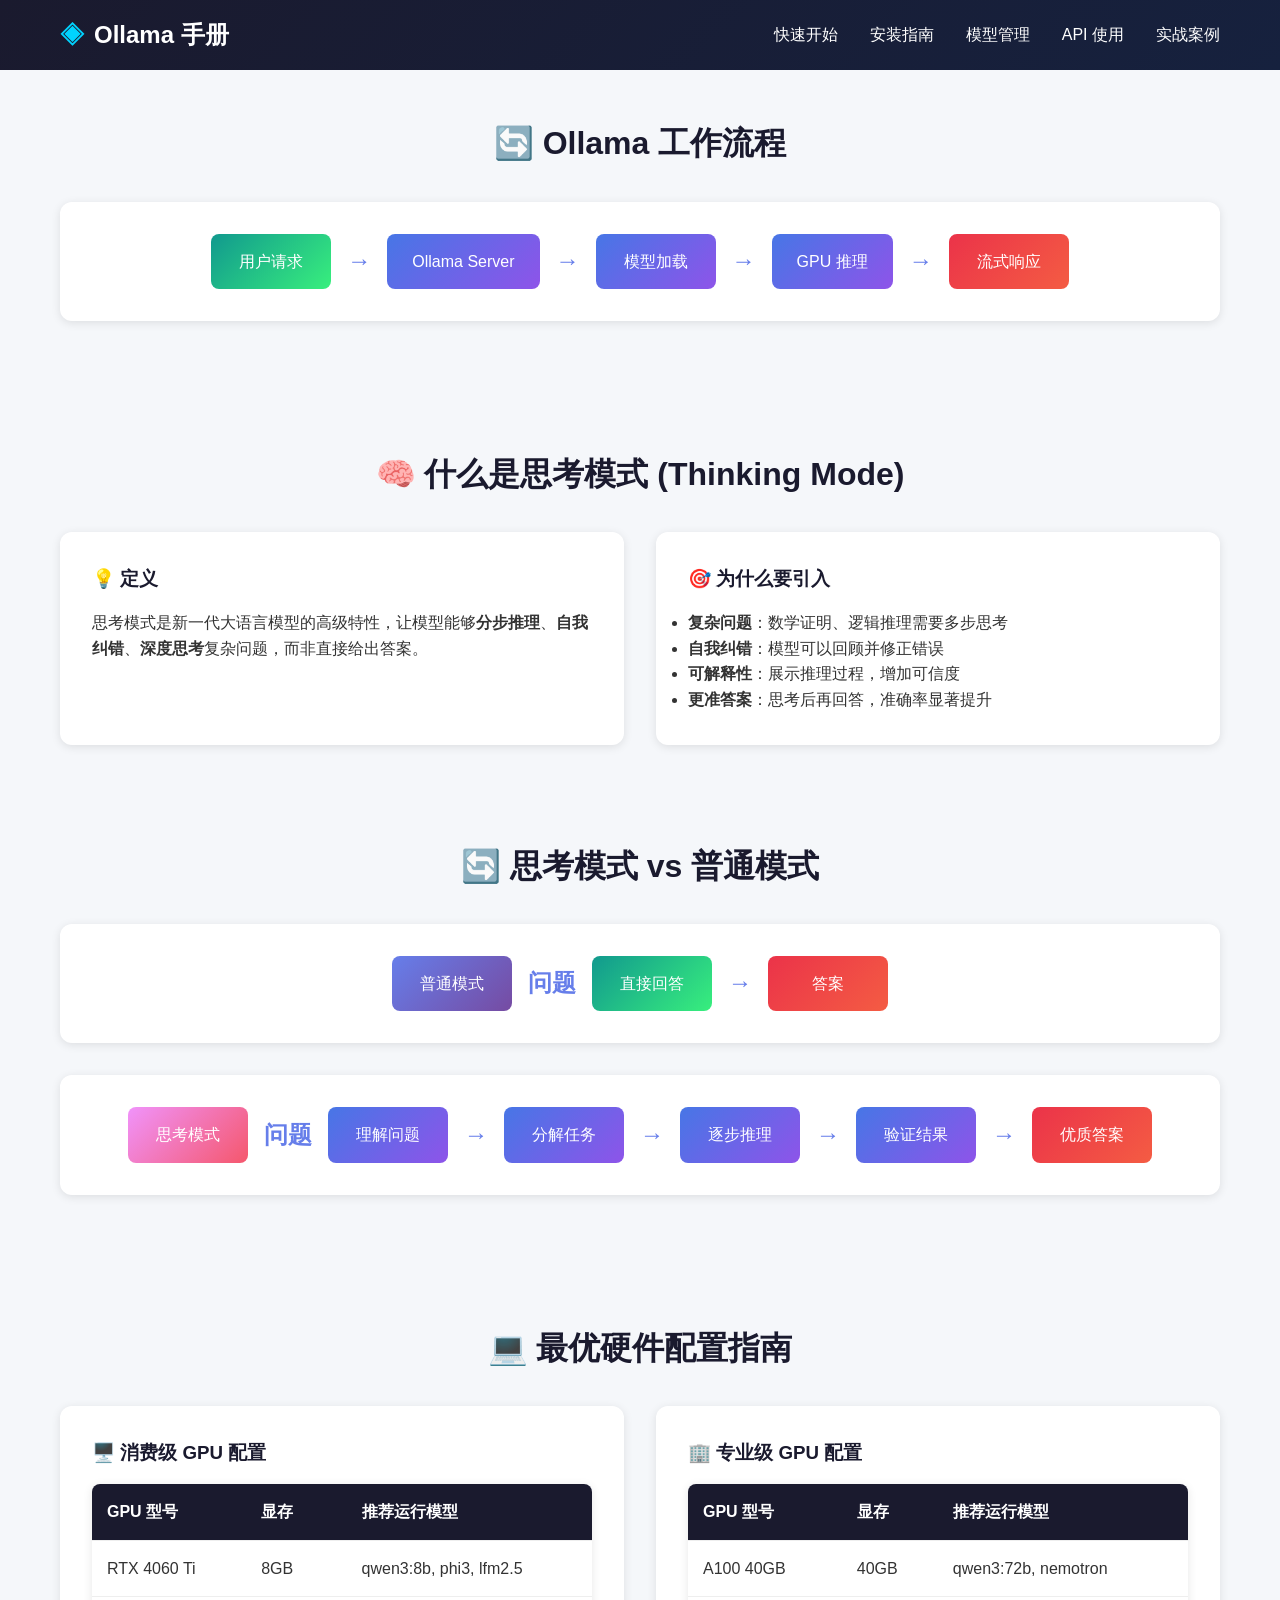
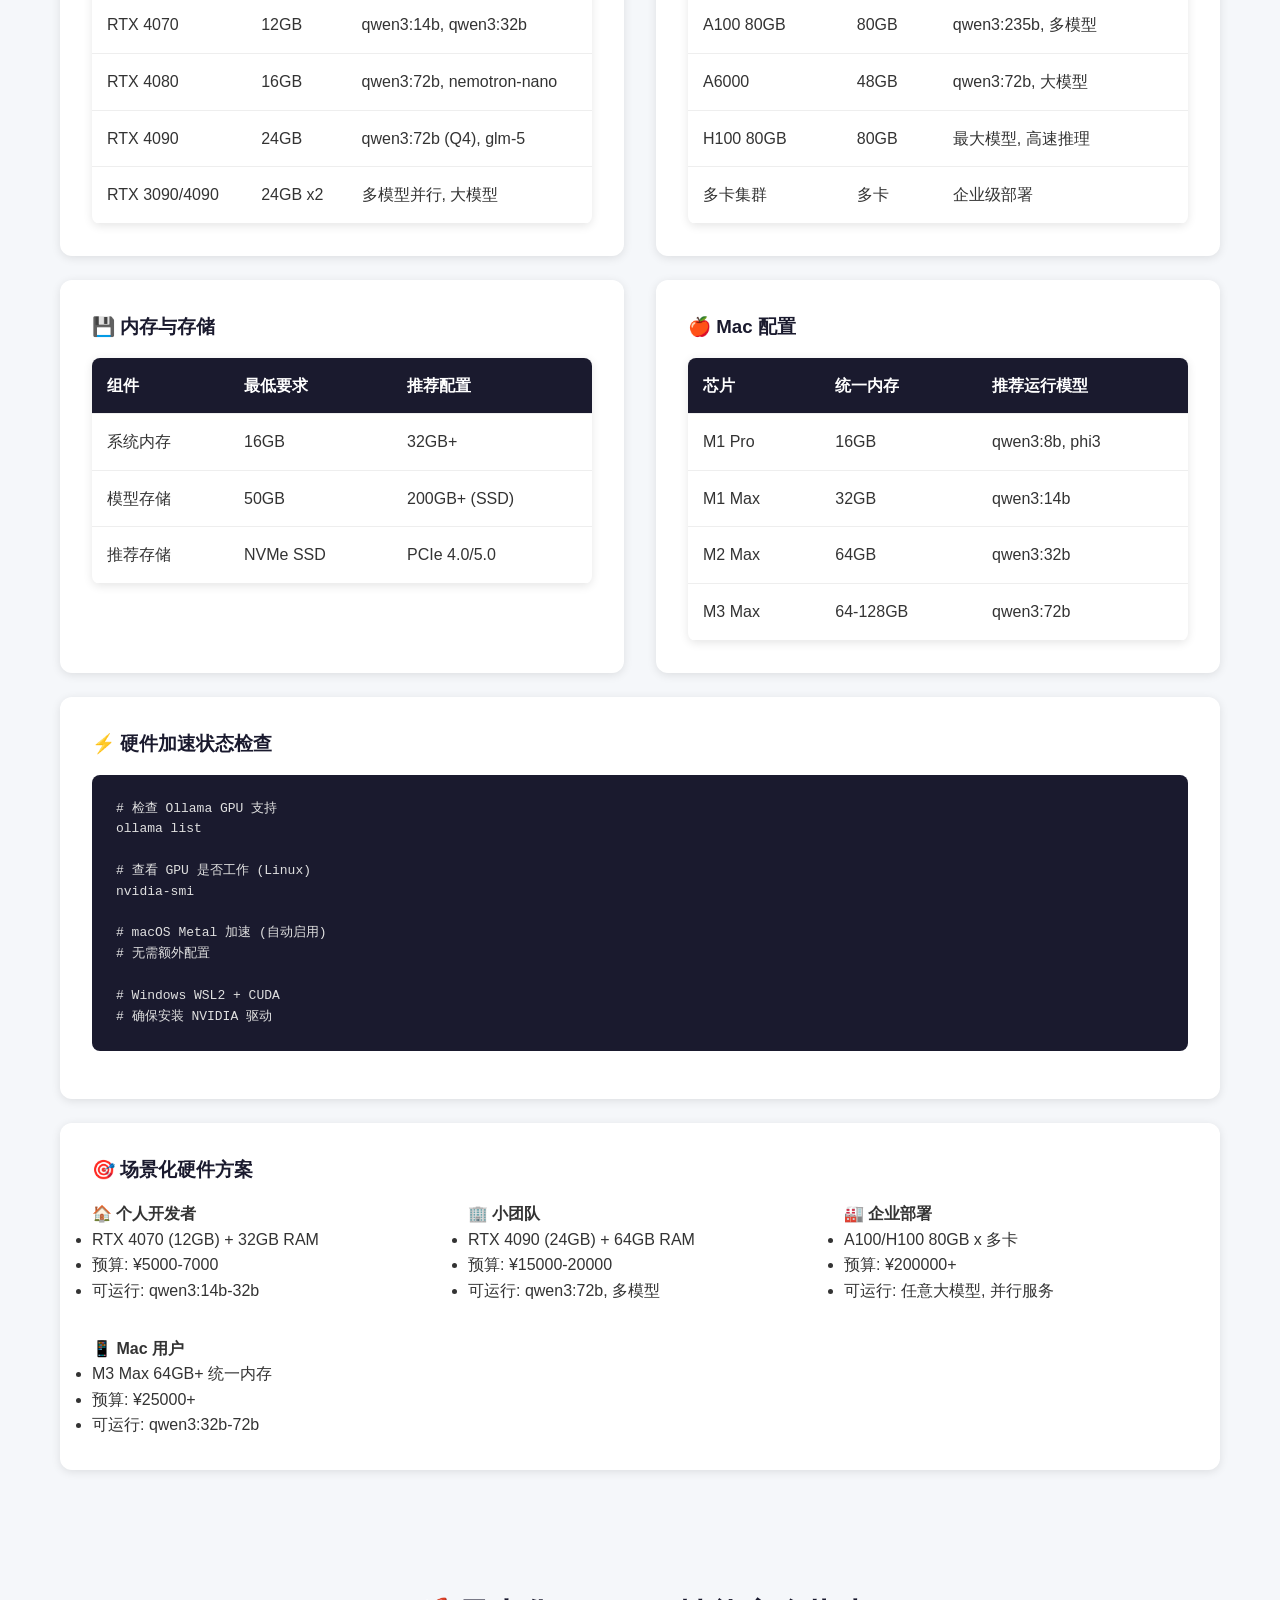
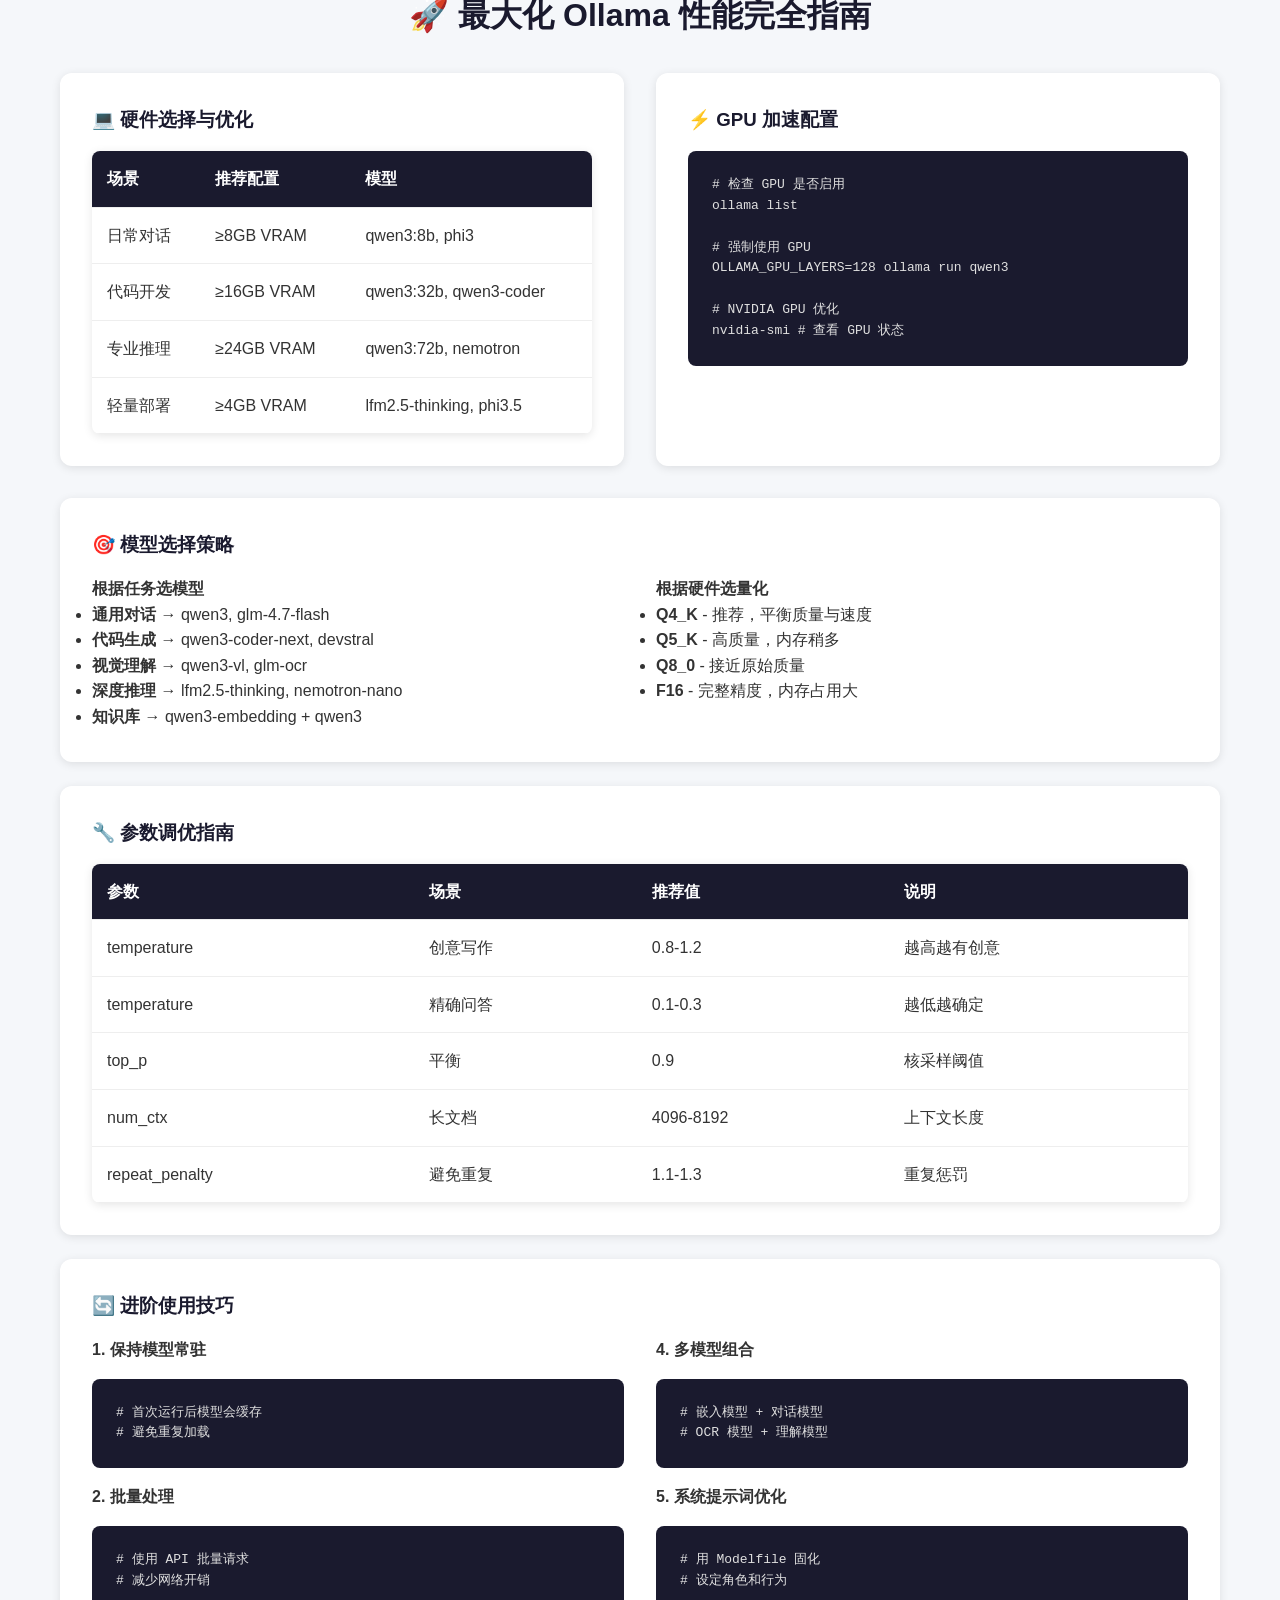
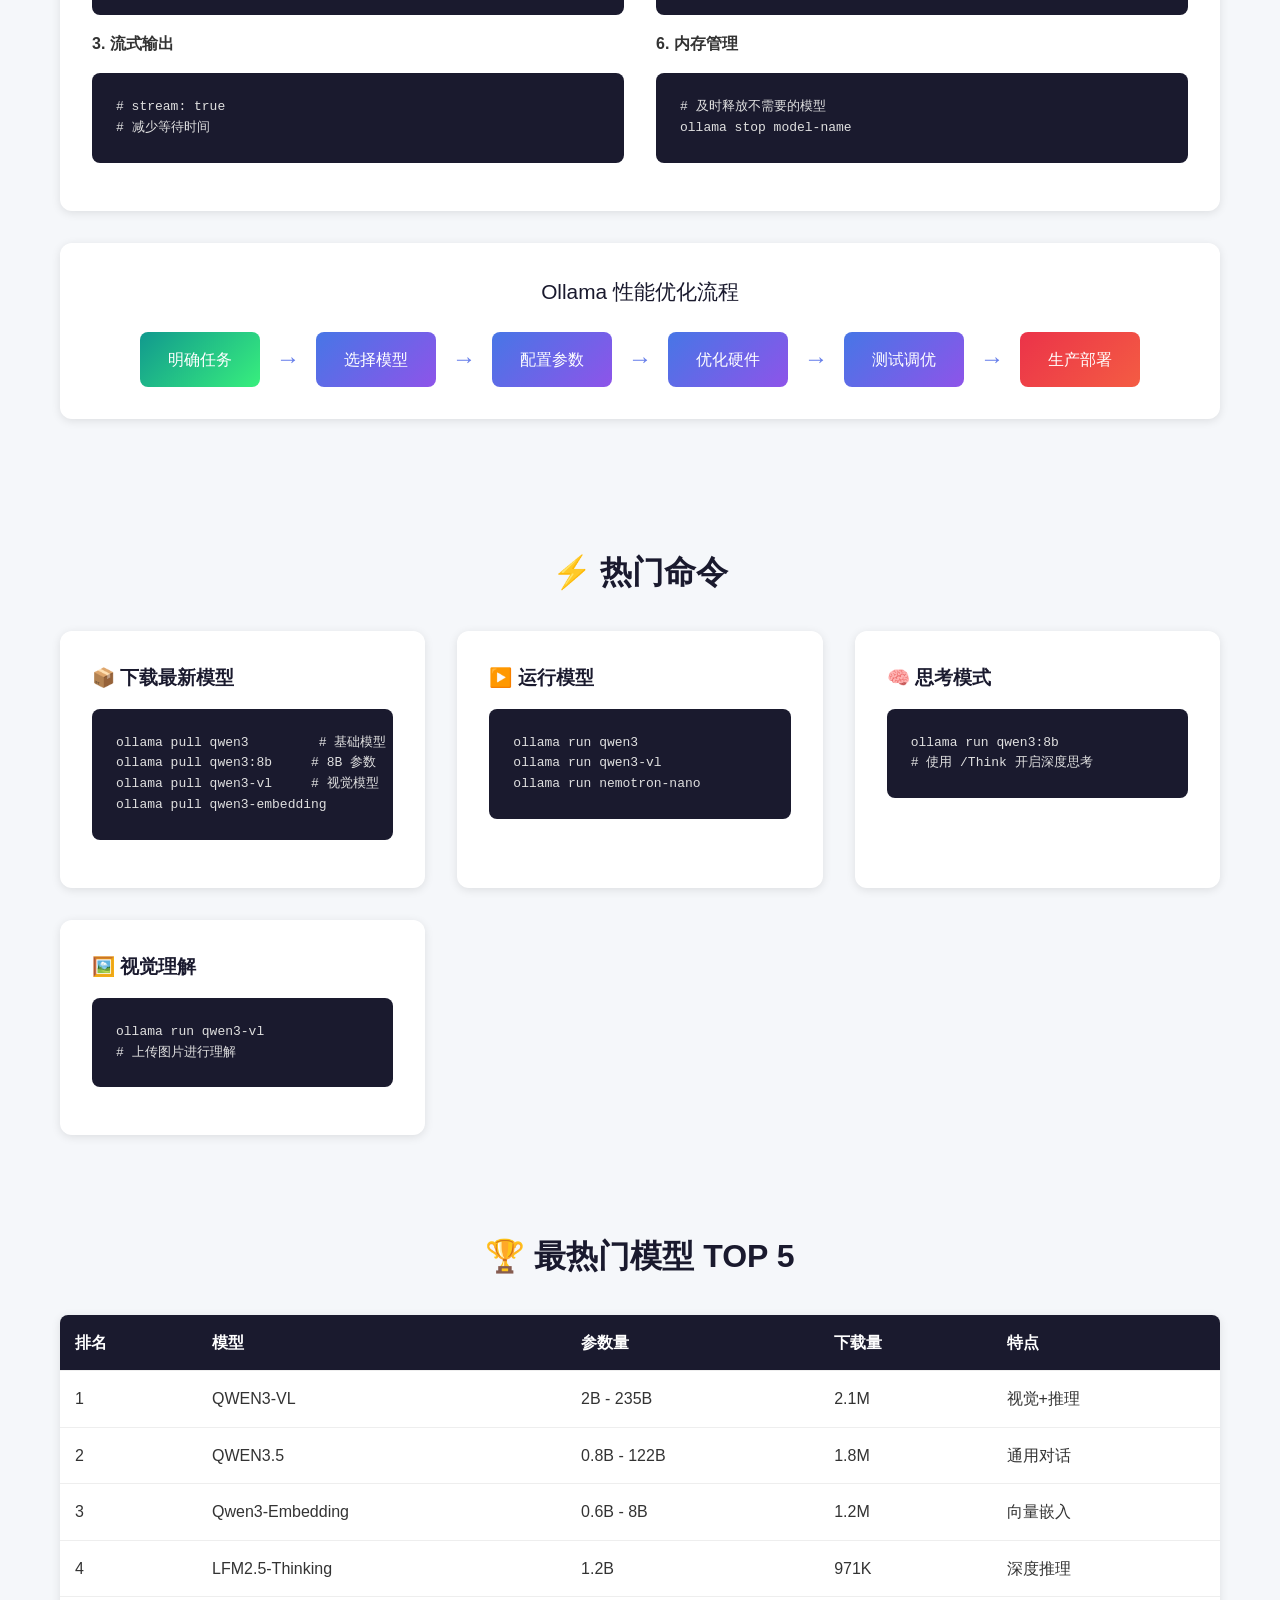
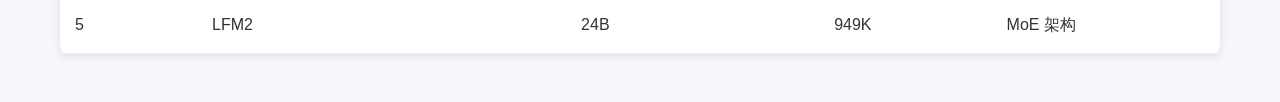
==== commit aac14ae7: "feat: 增加 Go SDK 文档及更新首页内容" ====
--- a/index.html
+++ b/index.html
@@ -22,42 +22,6 @@
         </div>
     </header>
 
-    <section id="start" class="section">
-        <div class="container">
-            <h2 class="section-title">📚 新版内容</h2>
-            <div class="grid">
-                <div class="card">
-                    <div class="card-icon">🔥</div>
-                    <h3>Qwen3 系列</h3>
-                    <p>阿里最新开源，支持视觉、代码、嵌入，2.1M+ 下载量，领跑开源模型榜单。</p>
-                </div>
-                <div class="card">
-                    <div class="card-icon">🖼️</div>
-                    <h3>视觉理解</h3>
-                    <p>QWEN3-VL、GLM-OCR、DeepSeek-OCR 等原生多模态模型，支持图片理解与 OCR。</p>
-                </div>
-                <div class="card">
-                    <div class="card-icon">🧠</div>
-                    <h3>思考模式</h3>
-                    <p>LFM2.5-Thinking、Qwen3.5 等支持深度推理，适合复杂问题分析与代码生成。</p>
-                </div>
-                <div class="card">
-                    <div class="card-icon">🔧</div>
-                    <h3>工具调用</h3>
-                    <p>Nemotron-3、GLM-4.7-FLASH 等支持 Function Calling，可集成外部 API。</p>
-                </div>
-                <div class="card">
-                    <div class="card-icon">⚡</div>
-                    <h3>MoE 架构</h3>
-                    <p>Nemotron-3-Super (120B MoE)、LFM2 等专家混合模型，性能更强。</p>
-                </div>
-                <div class="card">
-                    <div class="card-icon">🌏</div>
-                    <h3>中文优化</h3>
-                    <p>Qwen3、GLM-5、MiniMax-M2.5 等中文能力最强，适合国内开发者。</p>
-                </div>
-            </div>
-        </div>
     </section>
 
     <section class="section">
